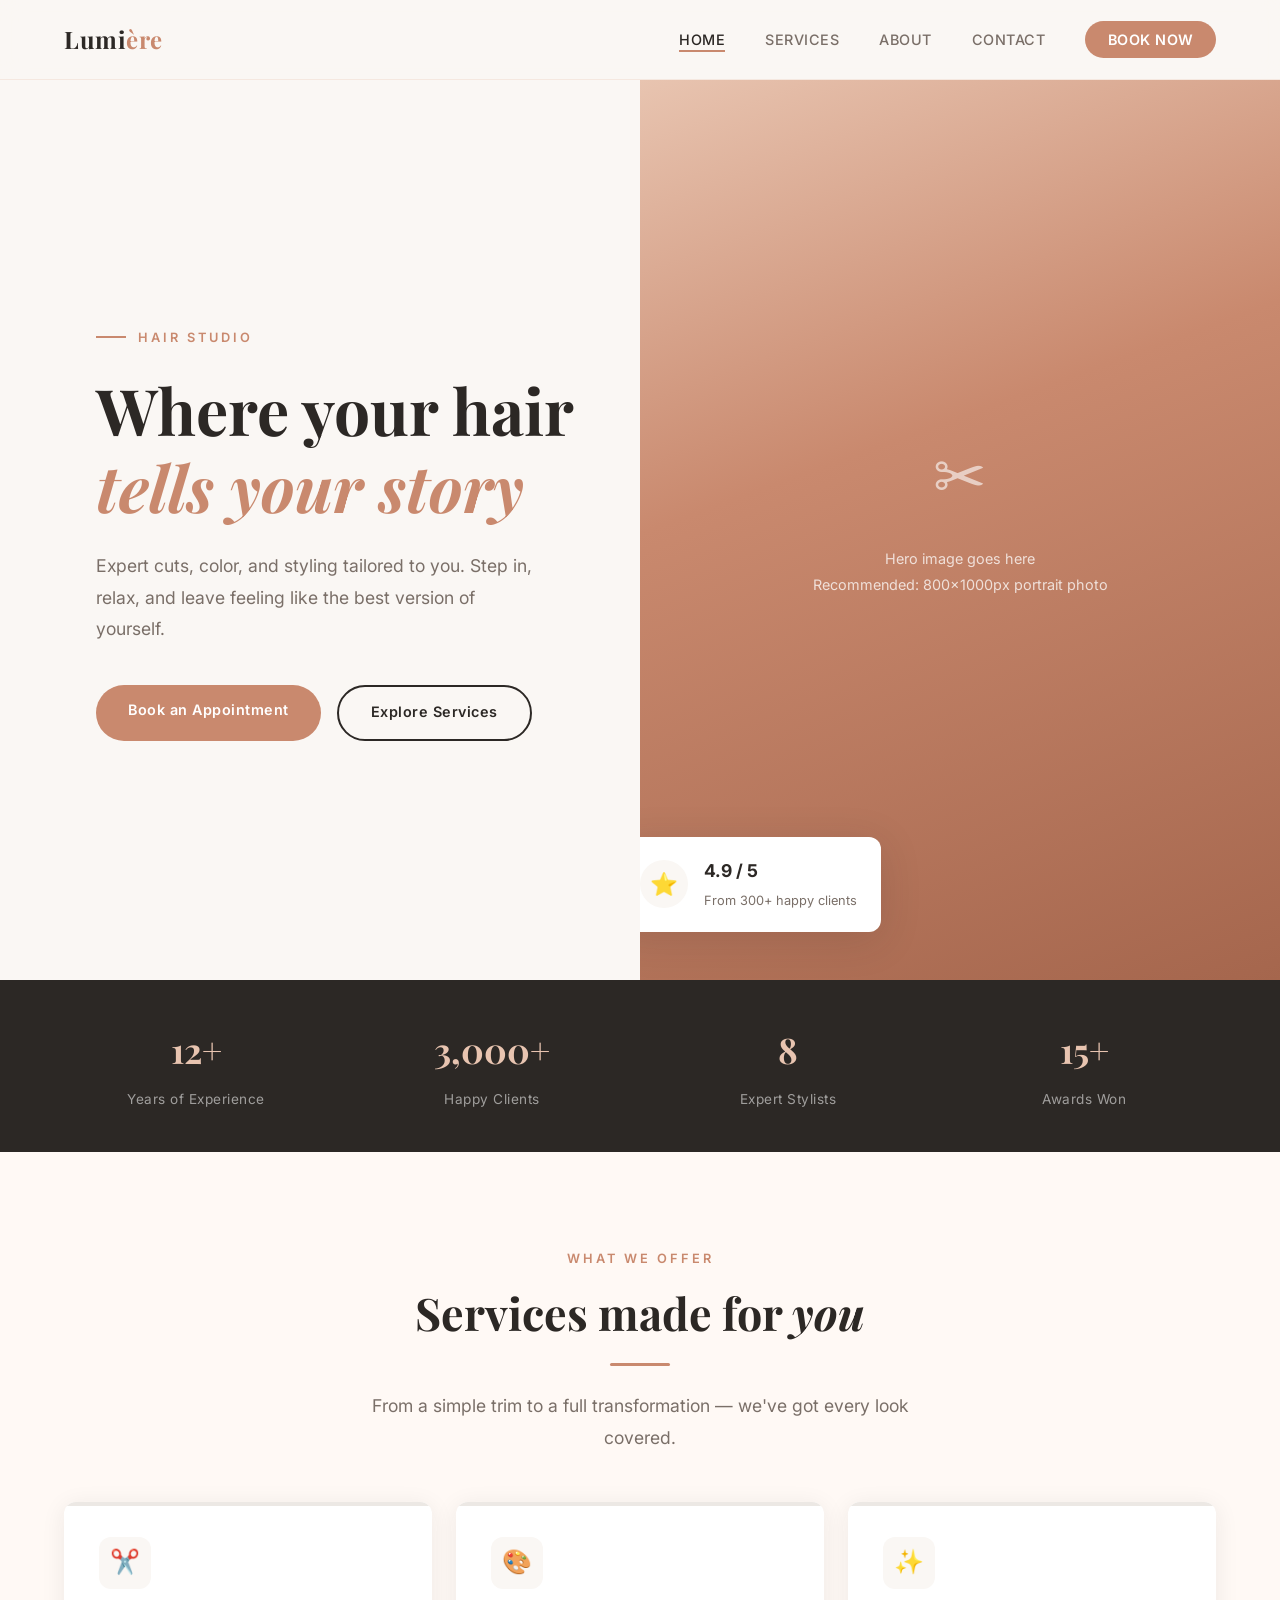
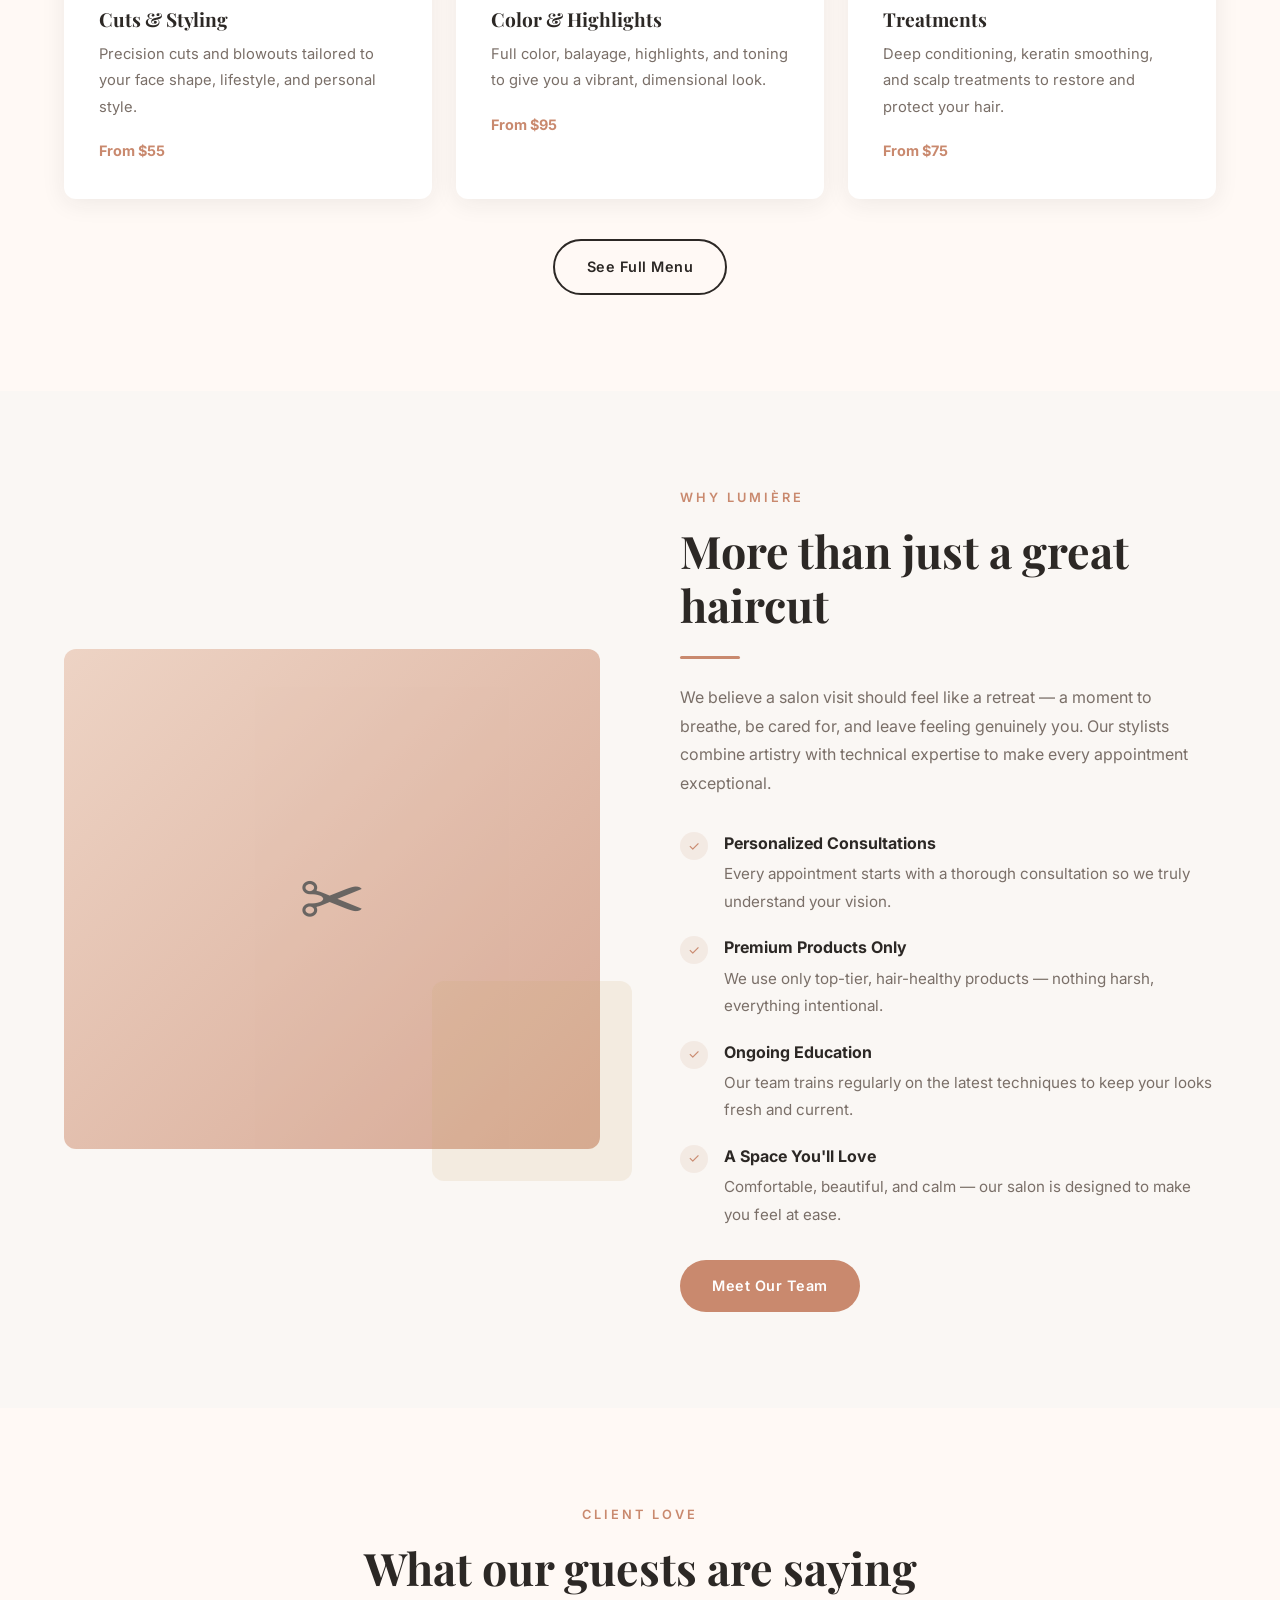
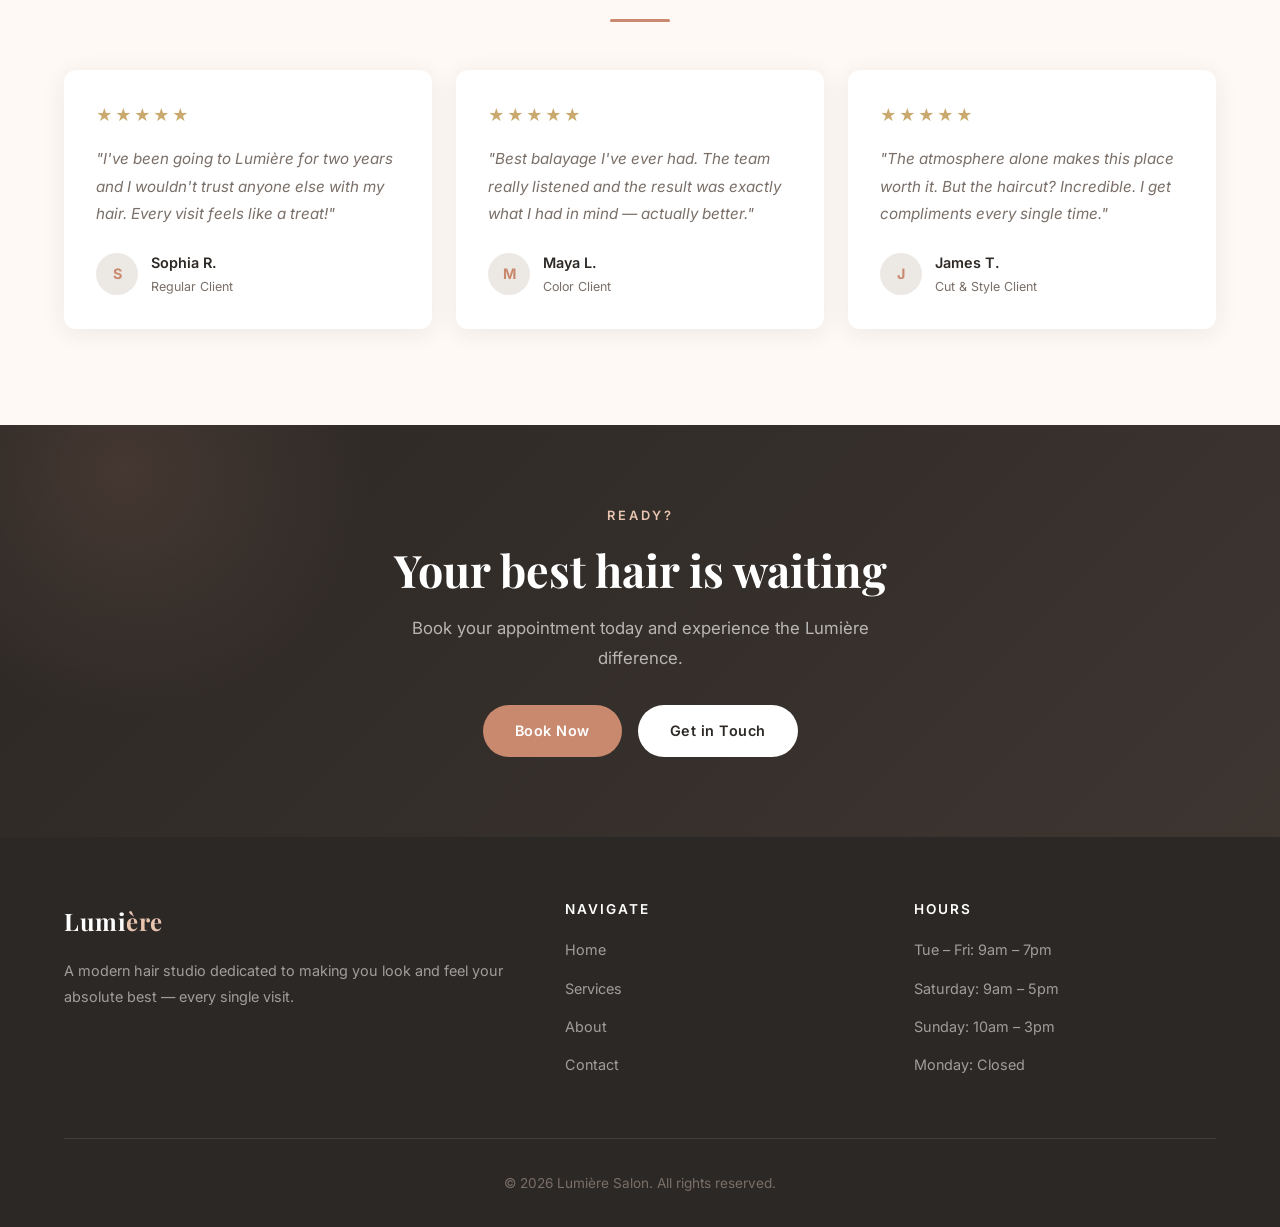
==== index.html @ b999a5ca "Add Lumière hair salon website (4 pages) Home, Services, About, and Contact pages with shared CSS an" ====
<!DOCTYPE html>
<html lang="en">
<head>
  <meta charset="UTF-8" />
  <meta name="viewport" content="width=device-width, initial-scale=1.0" />
  <title>Lumière Salon — Modern Hair Studio</title>
  <link rel="preconnect" href="https://fonts.googleapis.com" />
  <link href="https://fonts.googleapis.com/css2?family=Playfair+Display:wght@400;600;700&family=Inter:wght@300;400;500;600&display=swap" rel="stylesheet" />
  <link rel="stylesheet" href="styles.css" />
  <style>
    /* ===== HOME HERO ===== */
    .hero {
      min-height: 100vh;
      display: grid;
      grid-template-columns: 1fr 1fr;
      align-items: center;
      padding-top: 80px;
      overflow: hidden;
    }

    .hero-content {
      padding: 4rem 4rem 4rem 6rem;
    }

    .hero-eyebrow {
      display: inline-flex;
      align-items: center;
      gap: 0.75rem;
      font-size: 0.8rem;
      font-weight: 600;
      letter-spacing: 3px;
      text-transform: uppercase;
      color: var(--rose);
      margin-bottom: 1.5rem;
    }

    .hero-eyebrow::before {
      content: '';
      display: block;
      width: 30px;
      height: 2px;
      background: var(--rose);
    }

    .hero h1 {
      margin-bottom: 1.5rem;
    }

    .hero h1 em {
      font-style: italic;
      color: var(--rose);
    }

    .hero p {
      font-size: 1.1rem;
      max-width: 440px;
      margin-bottom: 2.5rem;
    }

    .hero-btns {
      display: flex;
      gap: 1rem;
      flex-wrap: wrap;
    }

    .hero-image {
      position: relative;
      height: 100vh;
      background: var(--light-gray);
      overflow: hidden;
    }

    .hero-image .hero-photo {
      width: 100%;
      height: 100%;
      object-fit: cover;
      object-position: center;
    }

    /* Placeholder gradient for hero image */
    .hero-image-placeholder {
      width: 100%;
      height: 100%;
      background: linear-gradient(160deg, #e8c4b0 0%, #c9896e 40%, #a5664d 100%);
      display: flex;
      flex-direction: column;
      align-items: center;
      justify-content: center;
      color: white;
      text-align: center;
      padding: 2rem;
    }

    .hero-image-placeholder .placeholder-icon {
      font-size: 4rem;
      margin-bottom: 1rem;
      opacity: 0.6;
    }

    .hero-image-placeholder p {
      color: rgba(255,255,255,0.75);
      font-size: 0.9rem;
    }

    .hero-badge {
      position: absolute;
      bottom: 3rem;
      left: -1.5rem;
      background: white;
      border-radius: var(--radius);
      padding: 1.2rem 1.5rem;
      box-shadow: var(--shadow-hover);
      display: flex;
      align-items: center;
      gap: 1rem;
    }

    .badge-icon {
      width: 48px;
      height: 48px;
      background: var(--cream);
      border-radius: 50%;
      display: flex;
      align-items: center;
      justify-content: center;
      font-size: 1.4rem;
    }

    .badge-text strong {
      display: block;
      font-size: 1.1rem;
      font-weight: 700;
      color: var(--charcoal);
    }

    .badge-text span {
      font-size: 0.8rem;
      color: var(--warm-gray);
    }

    /* ===== STATS BAR ===== */
    .stats-bar {
      background: var(--charcoal);
      padding: 2.5rem 4rem;
    }

    .stats-inner {
      max-width: 1200px;
      margin: 0 auto;
      display: grid;
      grid-template-columns: repeat(4, 1fr);
      gap: 2rem;
      text-align: center;
    }

    .stat-item strong {
      display: block;
      font-family: var(--font-serif);
      font-size: 2.2rem;
      color: var(--blush);
      margin-bottom: 0.3rem;
    }

    .stat-item span {
      font-size: 0.85rem;
      color: rgba(255,255,255,0.55);
      letter-spacing: 0.5px;
    }

    /* ===== SERVICES PREVIEW ===== */
    .services-preview {
      background: var(--warm-white);
    }

    .services-grid {
      display: grid;
      grid-template-columns: repeat(3, 1fr);
      gap: 1.5rem;
      margin-top: 3rem;
    }

    .service-card {
      background: white;
      border-radius: var(--radius);
      padding: 2.2rem;
      box-shadow: var(--shadow);
      transition: transform var(--transition), box-shadow var(--transition);
      position: relative;
      overflow: hidden;
    }

    .service-card::before {
      content: '';
      position: absolute;
      top: 0;
      left: 0;
      right: 0;
      height: 4px;
      background: var(--light-gray);
      transition: background var(--transition);
    }

    .service-card:hover::before {
      background: var(--rose);
    }

    .service-card:hover {
      transform: translateY(-6px);
      box-shadow: var(--shadow-hover);
    }

    .service-icon {
      width: 52px;
      height: 52px;
      background: var(--cream);
      border-radius: 12px;
      display: flex;
      align-items: center;
      justify-content: center;
      font-size: 1.5rem;
      margin-bottom: 1.2rem;
    }

    .service-card h3 {
      margin-bottom: 0.6rem;
      font-size: 1.2rem;
    }

    .service-card p {
      font-size: 0.92rem;
      margin-bottom: 1.2rem;
    }

    .service-price {
      font-weight: 700;
      color: var(--rose);
      font-size: 0.9rem;
    }

    /* ===== WHY US ===== */
    .why-grid {
      display: grid;
      grid-template-columns: 1fr 1fr;
      gap: 5rem;
      align-items: center;
      max-width: 1200px;
      margin: 0 auto;
    }

    .why-image-block {
      position: relative;
    }

    .why-img-main {
      width: 100%;
      height: 500px;
      background: linear-gradient(135deg, var(--blush) 0%, var(--rose) 100%);
      border-radius: var(--radius);
      display: flex;
      align-items: center;
      justify-content: center;
      font-size: 5rem;
      opacity: 0.7;
    }

    .why-img-accent {
      position: absolute;
      bottom: -2rem;
      right: -2rem;
      width: 200px;
      height: 200px;
      background: var(--gold);
      border-radius: var(--radius);
      opacity: 0.15;
    }

    .feature-list {
      list-style: none;
      margin-top: 2rem;
      display: flex;
      flex-direction: column;
      gap: 1.2rem;
    }

    .feature-list li {
      display: flex;
      align-items: flex-start;
      gap: 1rem;
    }

    .feature-check {
      width: 28px;
      height: 28px;
      background: rgba(201, 137, 110, 0.12);
      border-radius: 50%;
      display: flex;
      align-items: center;
      justify-content: center;
      color: var(--rose);
      font-size: 0.85rem;
      flex-shrink: 0;
      margin-top: 2px;
    }

    .feature-list li p {
      font-size: 0.95rem;
      margin: 0;
    }

    .feature-list li strong {
      display: block;
      color: var(--charcoal);
      margin-bottom: 0.2rem;
    }

    /* ===== TESTIMONIALS ===== */
    .testimonials {
      background: var(--warm-white);
    }

    .testimonials-grid {
      display: grid;
      grid-template-columns: repeat(3, 1fr);
      gap: 1.5rem;
      margin-top: 3rem;
    }

    .testimonial-card {
      background: white;
      border-radius: var(--radius);
      padding: 2rem;
      box-shadow: var(--shadow);
    }

    .stars {
      color: var(--gold);
      font-size: 1rem;
      letter-spacing: 2px;
      margin-bottom: 1rem;
    }

    .testimonial-card blockquote {
      font-size: 0.95rem;
      color: var(--warm-gray);
      line-height: 1.8;
      font-style: italic;
      margin-bottom: 1.5rem;
    }

    .reviewer {
      display: flex;
      align-items: center;
      gap: 0.8rem;
    }

    .reviewer-avatar {
      width: 42px;
      height: 42px;
      border-radius: 50%;
      background: var(--light-gray);
      display: flex;
      align-items: center;
      justify-content: center;
      font-weight: 700;
      font-size: 0.9rem;
      color: var(--rose);
    }

    .reviewer-name {
      font-weight: 600;
      font-size: 0.9rem;
      color: var(--charcoal);
    }

    .reviewer-tag {
      font-size: 0.78rem;
      color: var(--warm-gray);
    }

    /* ===== CTA BANNER ===== */
    .cta-banner {
      background: linear-gradient(135deg, var(--charcoal) 0%, #3d3530 100%);
      padding: 5rem 4rem;
      text-align: center;
      position: relative;
      overflow: hidden;
    }

    .cta-banner::before {
      content: '';
      position: absolute;
      top: -50%;
      left: -10%;
      width: 500px;
      height: 500px;
      border-radius: 50%;
      background: radial-gradient(circle, rgba(201,137,110,0.15) 0%, transparent 70%);
    }

    .cta-banner h2 {
      color: white;
      margin-bottom: 1rem;
    }

    .cta-banner p {
      color: rgba(255,255,255,0.65);
      font-size: 1.05rem;
      max-width: 500px;
      margin: 0 auto 2rem;
    }

    .cta-banner-btns {
      display: flex;
      gap: 1rem;
      justify-content: center;
    }

    /* ===== RESPONSIVE ===== */
    @media (max-width: 1024px) {
      .hero {
        grid-template-columns: 1fr;
        min-height: auto;
      }

      .hero-content {
        padding: 6rem 2rem 3rem;
        order: 2;
      }

      .hero-image {
        height: 50vw;
        min-height: 300px;
        order: 1;
      }

      .hero-badge {
        left: 1rem;
        bottom: 1.5rem;
      }

      .stats-inner {
        grid-template-columns: repeat(2, 1fr);
      }

      .stats-bar {
        padding: 2rem;
      }

      .services-grid {
        grid-template-columns: 1fr 1fr;
      }

      .why-grid {
        grid-template-columns: 1fr;
        gap: 3rem;
      }

      .why-image-block {
        display: none;
      }

      .testimonials-grid {
        grid-template-columns: 1fr 1fr;
      }
    }

    @media (max-width: 600px) {
      .hero-content {
        padding: 6rem 1.5rem 2rem;
      }

      .services-grid {
        grid-template-columns: 1fr;
      }

      .testimonials-grid {
        grid-template-columns: 1fr;
      }

      .stats-inner {
        grid-template-columns: 1fr 1fr;
        gap: 1.5rem;
      }

      .cta-banner {
        padding: 3.5rem 1.5rem;
      }

      .cta-banner-btns {
        flex-direction: column;
        align-items: center;
      }
    }
  </style>
</head>
<body>

  <!-- NAVIGATION -->
  <nav>
    <a href="index.html" class="nav-logo">Lumi<span>ère</span></a>
    <ul class="nav-links" id="navLinks">
      <li><a href="index.html" class="active">Home</a></li>
      <li><a href="services.html">Services</a></li>
      <li><a href="about.html">About</a></li>
      <li><a href="contact.html">Contact</a></li>
      <li><a href="contact.html#booking" class="nav-cta">Book Now</a></li>
    </ul>
    <div class="hamburger" id="hamburger" onclick="toggleNav()">
      <span></span><span></span><span></span>
    </div>
  </nav>

  <!-- HERO -->
  <section class="hero">
    <div class="hero-content fade-in">
      <div class="hero-eyebrow">Hair Studio</div>
      <h1>Where your hair<br /><em>tells your story</em></h1>
      <p>Expert cuts, color, and styling tailored to you. Step in, relax, and leave feeling like the best version of yourself.</p>
      <div class="hero-btns">
        <a href="contact.html#booking" class="btn btn-primary">Book an Appointment</a>
        <a href="services.html" class="btn btn-outline">Explore Services</a>
      </div>
    </div>
    <div class="hero-image">
      <div class="hero-image-placeholder">
        <div class="placeholder-icon">✂</div>
        <p>Hero image goes here<br />Recommended: 800×1000px portrait photo</p>
      </div>
      <div class="hero-badge fade-in">
        <div class="badge-icon">⭐</div>
        <div class="badge-text">
          <strong>4.9 / 5</strong>
          <span>From 300+ happy clients</span>
        </div>
      </div>
    </div>
  </section>

  <!-- STATS BAR -->
  <section class="stats-bar">
    <div class="stats-inner">
      <div class="stat-item fade-in">
        <strong>12+</strong>
        <span>Years of Experience</span>
      </div>
      <div class="stat-item fade-in">
        <strong>3,000+</strong>
        <span>Happy Clients</span>
      </div>
      <div class="stat-item fade-in">
        <strong>8</strong>
        <span>Expert Stylists</span>
      </div>
      <div class="stat-item fade-in">
        <strong>15+</strong>
        <span>Awards Won</span>
      </div>
    </div>
  </section>

  <!-- SERVICES PREVIEW -->
  <section class="section services-preview">
    <div class="container">
      <div class="text-center">
        <div class="section-label">What We Offer</div>
        <h2 class="section-title">Services made for <em>you</em></h2>
        <div class="divider"></div>
        <p class="section-subtitle">From a simple trim to a full transformation — we've got every look covered.</p>
      </div>
      <div class="services-grid">
        <div class="service-card fade-in">
          <div class="service-icon">✂️</div>
          <h3>Cuts & Styling</h3>
          <p>Precision cuts and blowouts tailored to your face shape, lifestyle, and personal style.</p>
          <div class="service-price">From $55</div>
        </div>
        <div class="service-card fade-in">
          <div class="service-icon">🎨</div>
          <h3>Color & Highlights</h3>
          <p>Full color, balayage, highlights, and toning to give you a vibrant, dimensional look.</p>
          <div class="service-price">From $95</div>
        </div>
        <div class="service-card fade-in">
          <div class="service-icon">✨</div>
          <h3>Treatments</h3>
          <p>Deep conditioning, keratin smoothing, and scalp treatments to restore and protect your hair.</p>
          <div class="service-price">From $75</div>
        </div>
      </div>
      <div style="text-align:center; margin-top: 2.5rem;">
        <a href="services.html" class="btn btn-outline">See Full Menu</a>
      </div>
    </div>
  </section>

  <!-- WHY US -->
  <section class="section">
    <div class="why-grid">
      <div class="why-image-block">
        <div class="why-img-main">✂</div>
        <div class="why-img-accent"></div>
      </div>
      <div>
        <div class="section-label">Why Lumière</div>
        <h2 class="section-title">More than just a great haircut</h2>
        <div class="divider divider-left"></div>
        <p>We believe a salon visit should feel like a retreat — a moment to breathe, be cared for, and leave feeling genuinely you. Our stylists combine artistry with technical expertise to make every appointment exceptional.</p>
        <ul class="feature-list">
          <li>
            <div class="feature-check">✓</div>
            <div>
              <strong>Personalized Consultations</strong>
              <p>Every appointment starts with a thorough consultation so we truly understand your vision.</p>
            </div>
          </li>
          <li>
            <div class="feature-check">✓</div>
            <div>
              <strong>Premium Products Only</strong>
              <p>We use only top-tier, hair-healthy products — nothing harsh, everything intentional.</p>
            </div>
          </li>
          <li>
            <div class="feature-check">✓</div>
            <div>
              <strong>Ongoing Education</strong>
              <p>Our team trains regularly on the latest techniques to keep your looks fresh and current.</p>
            </div>
          </li>
          <li>
            <div class="feature-check">✓</div>
            <div>
              <strong>A Space You'll Love</strong>
              <p>Comfortable, beautiful, and calm — our salon is designed to make you feel at ease.</p>
            </div>
          </li>
        </ul>
        <div style="margin-top: 2rem;">
          <a href="about.html" class="btn btn-primary">Meet Our Team</a>
        </div>
      </div>
    </div>
  </section>

  <!-- TESTIMONIALS -->
  <section class="section testimonials">
    <div class="container">
      <div class="text-center">
        <div class="section-label">Client Love</div>
        <h2 class="section-title">What our guests are saying</h2>
        <div class="divider"></div>
      </div>
      <div class="testimonials-grid">
        <div class="testimonial-card fade-in">
          <div class="stars">★★★★★</div>
          <blockquote>"I've been going to Lumière for two years and I wouldn't trust anyone else with my hair. Every visit feels like a treat!"</blockquote>
          <div class="reviewer">
            <div class="reviewer-avatar">S</div>
            <div>
              <div class="reviewer-name">Sophia R.</div>
              <div class="reviewer-tag">Regular Client</div>
            </div>
          </div>
        </div>
        <div class="testimonial-card fade-in">
          <div class="stars">★★★★★</div>
          <blockquote>"Best balayage I've ever had. The team really listened and the result was exactly what I had in mind — actually better."</blockquote>
          <div class="reviewer">
            <div class="reviewer-avatar">M</div>
            <div>
              <div class="reviewer-name">Maya L.</div>
              <div class="reviewer-tag">Color Client</div>
            </div>
          </div>
        </div>
        <div class="testimonial-card fade-in">
          <div class="stars">★★★★★</div>
          <blockquote>"The atmosphere alone makes this place worth it. But the haircut? Incredible. I get compliments every single time."</blockquote>
          <div class="reviewer">
            <div class="reviewer-avatar">J</div>
            <div>
              <div class="reviewer-name">James T.</div>
              <div class="reviewer-tag">Cut & Style Client</div>
            </div>
          </div>
        </div>
      </div>
    </div>
  </section>

  <!-- CTA BANNER -->
  <section class="cta-banner">
    <div style="position:relative; z-index:1;">
      <div class="section-label" style="color:var(--blush);">Ready?</div>
      <h2>Your best hair is waiting</h2>
      <p>Book your appointment today and experience the Lumière difference.</p>
      <div class="cta-banner-btns">
        <a href="contact.html#booking" class="btn btn-primary">Book Now</a>
        <a href="contact.html" class="btn btn-light">Get in Touch</a>
      </div>
    </div>
  </section>

  <!-- FOOTER -->
  <footer>
    <div class="footer-grid">
      <div class="footer-brand">
        <a href="index.html" class="nav-logo">Lumi<span style="color:var(--blush)">ère</span></a>
        <p>A modern hair studio dedicated to making you look and feel your absolute best — every single visit.</p>
      </div>
      <div class="footer-col">
        <h4>Navigate</h4>
        <ul>
          <li><a href="index.html">Home</a></li>
          <li><a href="services.html">Services</a></li>
          <li><a href="about.html">About</a></li>
          <li><a href="contact.html">Contact</a></li>
        </ul>
      </div>
      <div class="footer-col">
        <h4>Hours</h4>
        <ul>
          <li><a>Tue – Fri: 9am – 7pm</a></li>
          <li><a>Saturday: 9am – 5pm</a></li>
          <li><a>Sunday: 10am – 3pm</a></li>
          <li><a>Monday: Closed</a></li>
        </ul>
      </div>
    </div>
    <div class="footer-bottom">
      <p>© 2026 Lumière Salon. All rights reserved.</p>
    </div>
  </footer>

  <script src="main.js"></script>
</body>
</html>
---- styles.css ----
/* ===== RESET & BASE ===== */
*, *::before, *::after {
  box-sizing: border-box;
  margin: 0;
  padding: 0;
}

:root {
  --cream: #faf7f4;
  --warm-white: #fff9f5;
  --blush: #e8c4b0;
  --rose: #c9896e;
  --deep-rose: #a5664d;
  --charcoal: #2c2825;
  --warm-gray: #7a6f68;
  --light-gray: #ece8e4;
  --gold: #c9a96e;

  --font-serif: 'Playfair Display', Georgia, serif;
  --font-sans: 'Inter', 'Helvetica Neue', Arial, sans-serif;

  --transition: 0.3s ease;
  --shadow: 0 4px 24px rgba(44, 40, 37, 0.08);
  --shadow-hover: 0 8px 40px rgba(44, 40, 37, 0.15);
  --radius: 12px;
}

html {
  scroll-behavior: smooth;
}

body {
  font-family: var(--font-sans);
  background-color: var(--cream);
  color: var(--charcoal);
  line-height: 1.7;
  font-size: 16px;
}

img {
  max-width: 100%;
  display: block;
}

a {
  color: inherit;
  text-decoration: none;
}

/* ===== TYPOGRAPHY ===== */
h1, h2, h3, h4 {
  font-family: var(--font-serif);
  line-height: 1.2;
  color: var(--charcoal);
}

h1 { font-size: clamp(2.5rem, 5vw, 4rem); }
h2 { font-size: clamp(1.8rem, 3.5vw, 2.8rem); }
h3 { font-size: clamp(1.2rem, 2vw, 1.6rem); }

p {
  color: var(--warm-gray);
  line-height: 1.8;
}

/* ===== NAVIGATION ===== */
nav {
  position: fixed;
  top: 0;
  left: 0;
  right: 0;
  z-index: 100;
  display: flex;
  align-items: center;
  justify-content: space-between;
  padding: 1.2rem 4rem;
  background: rgba(250, 247, 244, 0.92);
  backdrop-filter: blur(12px);
  border-bottom: 1px solid rgba(232, 196, 176, 0.3);
  transition: var(--transition);
}

.nav-logo {
  font-family: var(--font-serif);
  font-size: 1.5rem;
  font-weight: 700;
  color: var(--charcoal);
  letter-spacing: 0.5px;
}

.nav-logo span {
  color: var(--rose);
}

.nav-links {
  display: flex;
  list-style: none;
  gap: 2.5rem;
  align-items: center;
}

.nav-links a {
  font-size: 0.9rem;
  font-weight: 500;
  letter-spacing: 0.5px;
  text-transform: uppercase;
  color: var(--warm-gray);
  transition: color var(--transition);
  position: relative;
}

.nav-links a::after {
  content: '';
  position: absolute;
  bottom: -4px;
  left: 0;
  width: 0;
  height: 2px;
  background: var(--rose);
  transition: width var(--transition);
}

.nav-links a:hover,
.nav-links a.active {
  color: var(--charcoal);
}

.nav-links a:hover::after,
.nav-links a.active::after {
  width: 100%;
}

.nav-cta {
  background: var(--rose) !important;
  color: white !important;
  padding: 0.6rem 1.4rem;
  border-radius: 50px;
  font-weight: 600 !important;
  transition: background var(--transition), transform var(--transition) !important;
}

.nav-cta:hover {
  background: var(--deep-rose) !important;
  transform: translateY(-1px);
}

.nav-cta::after {
  display: none !important;
}

.hamburger {
  display: none;
  flex-direction: column;
  gap: 5px;
  cursor: pointer;
  padding: 4px;
}

.hamburger span {
  display: block;
  width: 24px;
  height: 2px;
  background: var(--charcoal);
  transition: var(--transition);
}

/* ===== BUTTONS ===== */
.btn {
  display: inline-block;
  padding: 0.85rem 2rem;
  border-radius: 50px;
  font-weight: 600;
  font-size: 0.9rem;
  letter-spacing: 0.5px;
  cursor: pointer;
  transition: all var(--transition);
  border: none;
}

.btn-primary {
  background: var(--rose);
  color: white;
}

.btn-primary:hover {
  background: var(--deep-rose);
  transform: translateY(-2px);
  box-shadow: 0 6px 20px rgba(201, 137, 110, 0.4);
}

.btn-outline {
  background: transparent;
  color: var(--charcoal);
  border: 2px solid var(--charcoal);
}

.btn-outline:hover {
  background: var(--charcoal);
  color: white;
  transform: translateY(-2px);
}

.btn-light {
  background: white;
  color: var(--charcoal);
}

.btn-light:hover {
  background: var(--cream);
  transform: translateY(-2px);
  box-shadow: var(--shadow-hover);
}

/* ===== SECTION LAYOUT ===== */
.section {
  padding: 6rem 4rem;
}

.section-sm {
  padding: 4rem 4rem;
}

.container {
  max-width: 1200px;
  margin: 0 auto;
}

.section-label {
  font-size: 0.8rem;
  font-weight: 600;
  letter-spacing: 3px;
  text-transform: uppercase;
  color: var(--rose);
  margin-bottom: 1rem;
}

.section-title {
  margin-bottom: 1.2rem;
}

.section-subtitle {
  font-size: 1.1rem;
  max-width: 560px;
  margin-bottom: 2.5rem;
}

.text-center {
  text-align: center;
}

.text-center .section-subtitle {
  margin-left: auto;
  margin-right: auto;
}

/* ===== PAGE HERO (inner pages) ===== */
.page-hero {
  padding: 10rem 4rem 5rem;
  background: linear-gradient(135deg, var(--warm-white) 0%, var(--light-gray) 100%);
  text-align: center;
  position: relative;
  overflow: hidden;
}

.page-hero::before {
  content: '';
  position: absolute;
  top: -50%;
  right: -20%;
  width: 600px;
  height: 600px;
  border-radius: 50%;
  background: radial-gradient(circle, rgba(232,196,176,0.25) 0%, transparent 70%);
}

.page-hero .section-subtitle {
  margin: 0 auto;
}

/* ===== DIVIDER ===== */
.divider {
  width: 60px;
  height: 3px;
  background: var(--rose);
  border-radius: 2px;
  margin: 1.5rem auto;
}

.divider-left {
  margin-left: 0;
}

/* ===== CARDS ===== */
.card {
  background: white;
  border-radius: var(--radius);
  padding: 2rem;
  box-shadow: var(--shadow);
  transition: transform var(--transition), box-shadow var(--transition);
}

.card:hover {
  transform: translateY(-6px);
  box-shadow: var(--shadow-hover);
}

/* ===== FOOTER ===== */
footer {
  background: var(--charcoal);
  color: rgba(255,255,255,0.7);
  padding: 4rem 4rem 2rem;
}

.footer-grid {
  display: grid;
  grid-template-columns: 1.5fr 1fr 1fr;
  gap: 3rem;
  max-width: 1200px;
  margin: 0 auto 3rem;
}

.footer-brand .nav-logo {
  color: white;
  display: block;
  margin-bottom: 1rem;
}

.footer-brand p {
  color: rgba(255,255,255,0.55);
  font-size: 0.9rem;
  line-height: 1.8;
}

.footer-col h4 {
  color: white;
  font-family: var(--font-sans);
  font-size: 0.85rem;
  font-weight: 600;
  letter-spacing: 2px;
  text-transform: uppercase;
  margin-bottom: 1.2rem;
}

.footer-col ul {
  list-style: none;
}

.footer-col ul li {
  margin-bottom: 0.7rem;
}

.footer-col ul li a {
  color: rgba(255,255,255,0.55);
  font-size: 0.9rem;
  transition: color var(--transition);
}

.footer-col ul li a:hover {
  color: var(--blush);
}

.footer-bottom {
  border-top: 1px solid rgba(255,255,255,0.1);
  padding-top: 2rem;
  text-align: center;
  font-size: 0.85rem;
  color: rgba(255,255,255,0.35);
  max-width: 1200px;
  margin: 0 auto;
}

/* ===== ANIMATIONS ===== */
.fade-in {
  opacity: 0;
  transform: translateY(24px);
  transition: opacity 0.7s ease, transform 0.7s ease;
}

.fade-in.visible {
  opacity: 1;
  transform: translateY(0);
}

/* ===== RESPONSIVE ===== */
@media (max-width: 900px) {
  nav {
    padding: 1.2rem 2rem;
  }

  .nav-links {
    display: none;
    flex-direction: column;
    position: absolute;
    top: 100%;
    left: 0;
    right: 0;
    background: var(--cream);
    padding: 2rem;
    gap: 1.5rem;
    border-bottom: 1px solid var(--light-gray);
    box-shadow: var(--shadow);
  }

  .nav-links.open {
    display: flex;
  }

  .hamburger {
    display: flex;
  }

  .section, .section-sm {
    padding: 4rem 2rem;
  }

  .page-hero {
    padding: 8rem 2rem 4rem;
  }

  .footer-grid {
    grid-template-columns: 1fr 1fr;
    padding: 0 0;
  }

  footer {
    padding: 3rem 2rem 2rem;
  }
}

@media (max-width: 600px) {
  .footer-grid {
    grid-template-columns: 1fr;
  }

  .section, .section-sm {
    padding: 3rem 1.5rem;
  }
}
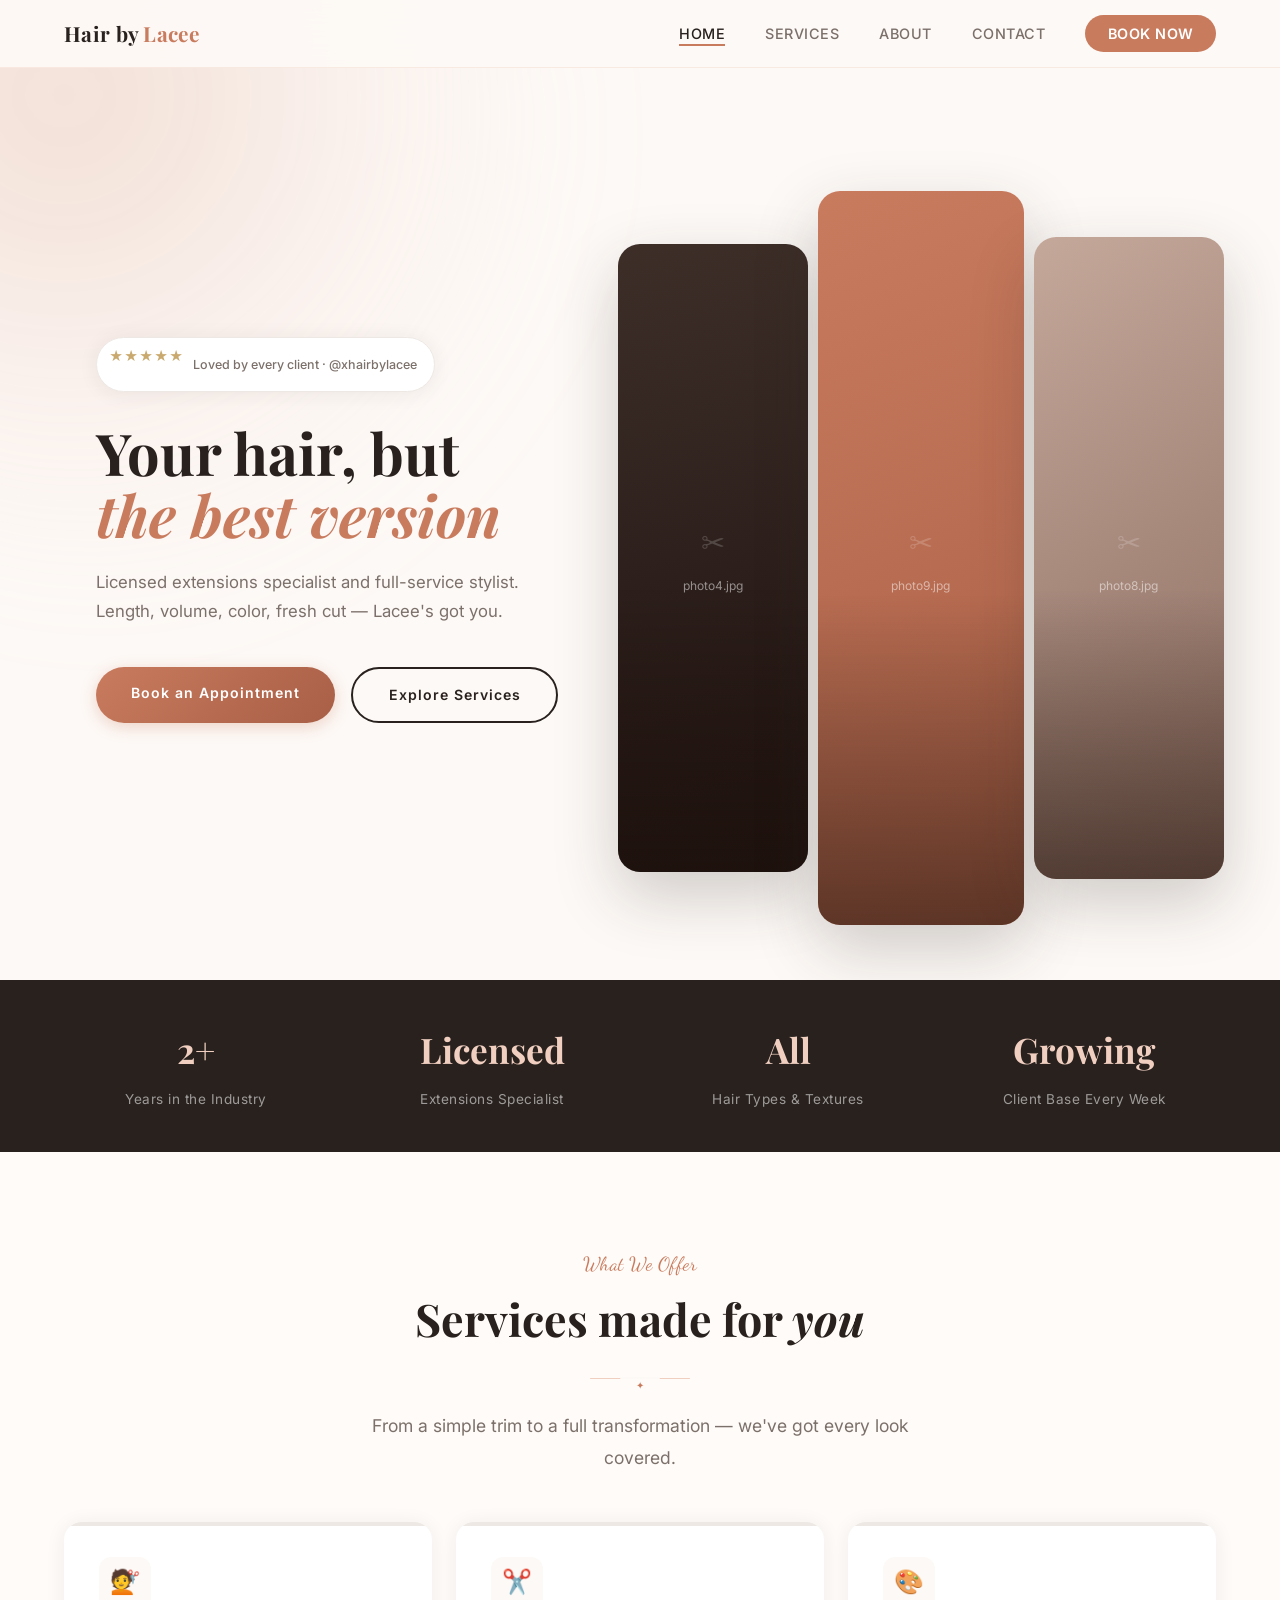
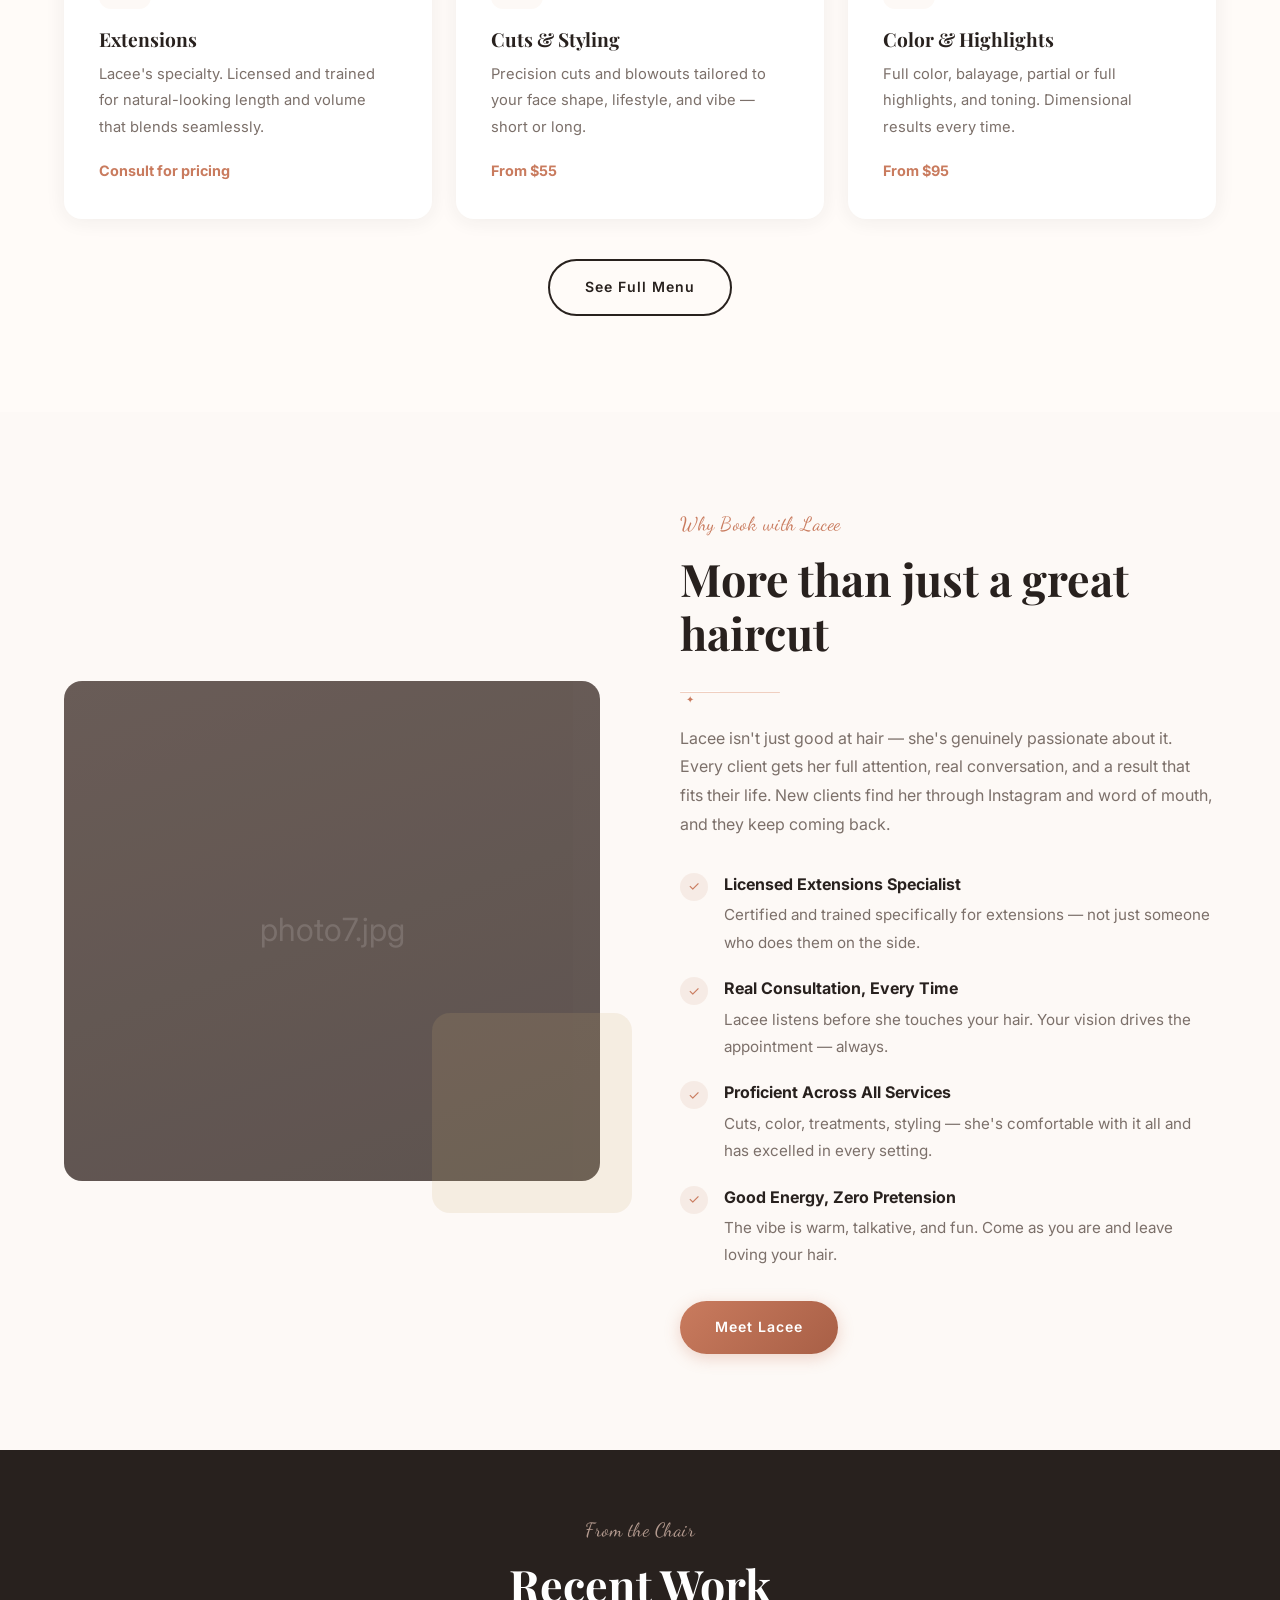
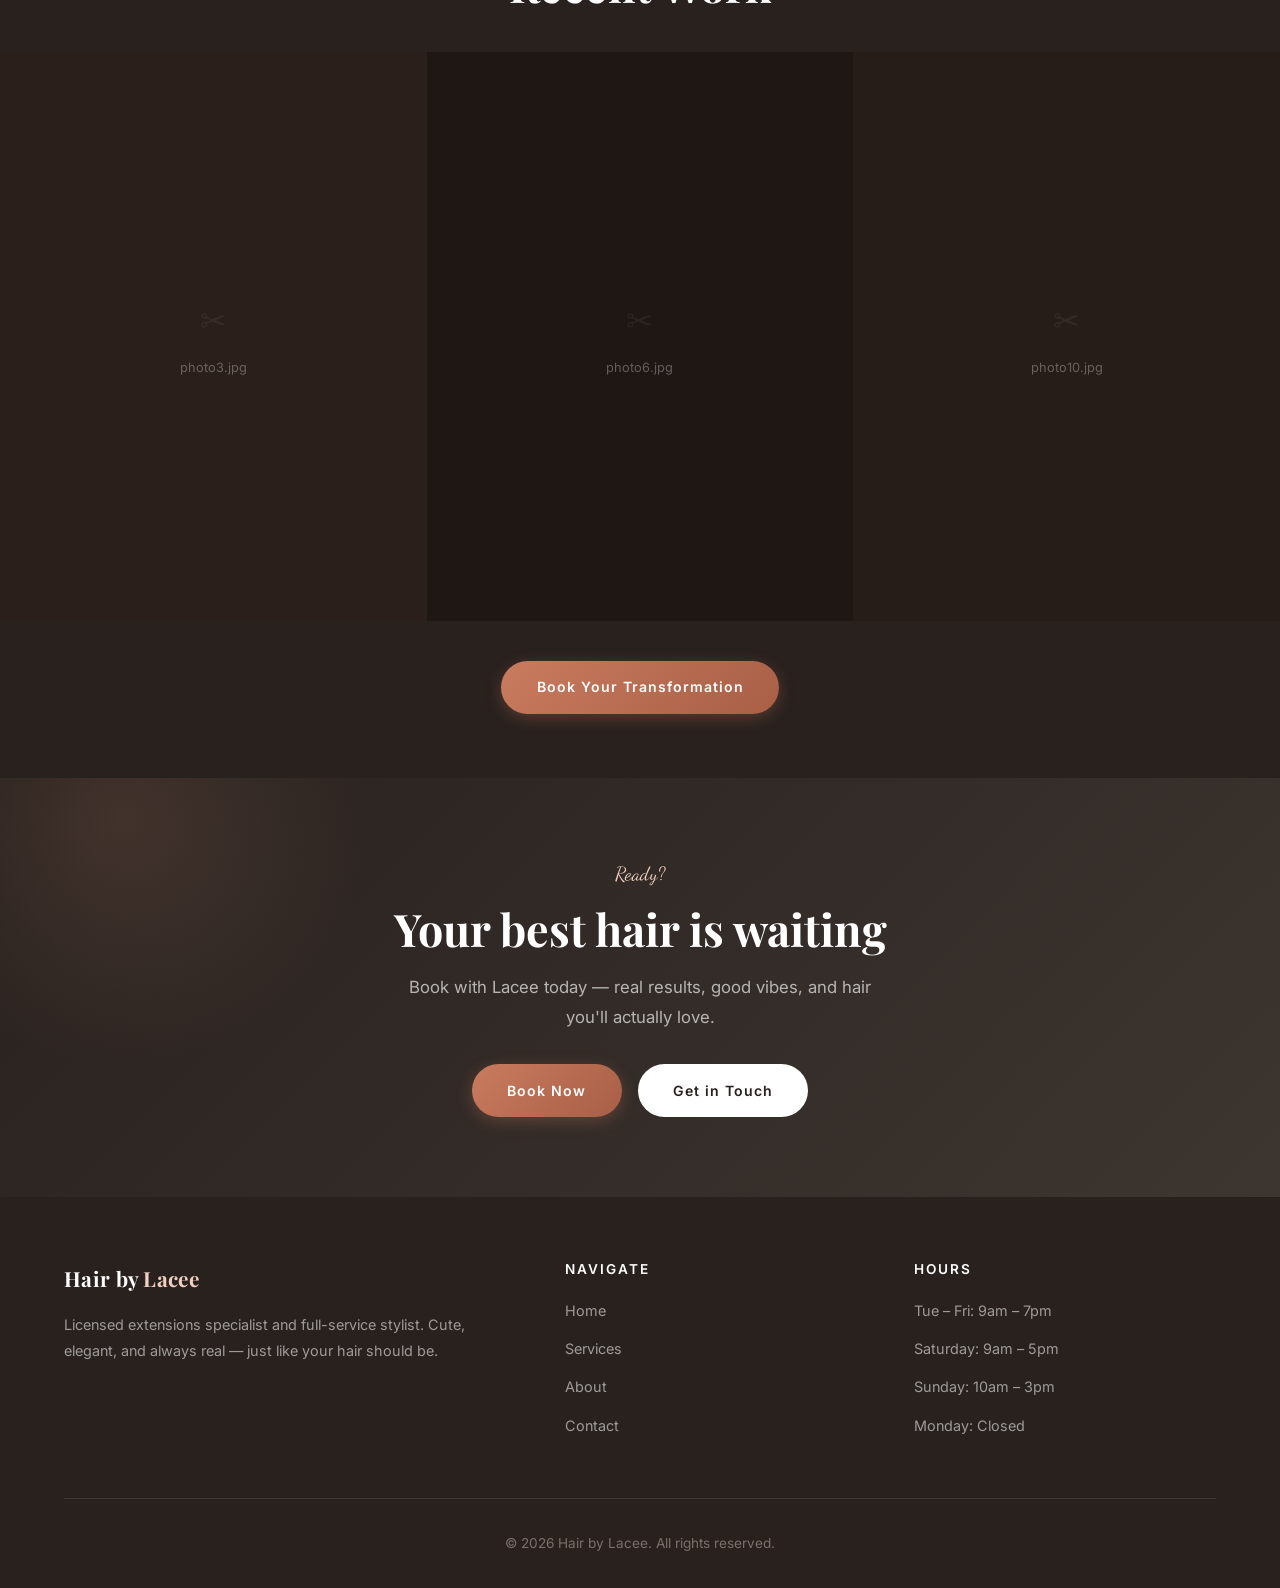
==== commit d7dae8f6: "Add hero photo collage, portfolio gallery, and Lacee portraits - Redesigned hero with 3-column stagg" ====
--- a/index.html
+++ b/index.html
@@ -3,47 +3,60 @@
 <head>
   <meta charset="UTF-8" />
   <meta name="viewport" content="width=device-width, initial-scale=1.0" />
-  <title>Lumière Salon — Modern Hair Studio</title>
+  <title>Hair by Lacee — Extensions & Hair Styling</title>
   <link rel="preconnect" href="https://fonts.googleapis.com" />
-  <link href="https://fonts.googleapis.com/css2?family=Playfair+Display:wght@400;600;700&family=Inter:wght@300;400;500;600&display=swap" rel="stylesheet" />
+  <link href="https://fonts.googleapis.com/css2?family=Playfair+Display:ital,wght@0,400;0,600;0,700;1,400&family=Dancing+Script:wght@600&family=Inter:wght@300;400;500;600&display=swap" rel="stylesheet" />
   <link rel="stylesheet" href="styles.css" />
   <style>
     /* ===== HOME HERO ===== */
     .hero {
       min-height: 100vh;
       display: grid;
-      grid-template-columns: 1fr 1fr;
+      grid-template-columns: 1fr 1.1fr;
       align-items: center;
       padding-top: 80px;
+      background: var(--cream);
       overflow: hidden;
     }
 
     .hero-content {
-      padding: 4rem 4rem 4rem 6rem;
+      padding: 4rem 3rem 4rem 6rem;
+    }
+
+    .hero-rating {
+      display: inline-flex;
+      align-items: center;
+      gap: 0.55rem;
+      background: white;
+      border: 1px solid var(--light-gray);
+      border-radius: 50px;
+      padding: 0.45rem 1.1rem 0.45rem 0.75rem;
+      margin-bottom: 1.8rem;
+      box-shadow: var(--shadow);
+    }
+
+    .hero-rating .stars {
+      color: var(--gold);
+      font-size: 0.85rem;
+      letter-spacing: 1px;
+    }
+
+    .hero-rating span:last-child {
+      font-size: 0.78rem;
+      font-weight: 500;
+      color: var(--warm-gray);
     }
 
     .hero-eyebrow {
-      display: inline-flex;
-      align-items: center;
-      gap: 0.75rem;
-      font-size: 0.8rem;
-      font-weight: 600;
-      letter-spacing: 3px;
-      text-transform: uppercase;
-      color: var(--rose);
-      margin-bottom: 1.5rem;
-    }
-
-    .hero-eyebrow::before {
-      content: '';
-      display: block;
-      width: 30px;
-      height: 2px;
-      background: var(--rose);
+      display: none;
     }
 
     .hero h1 {
-      margin-bottom: 1.5rem;
+      font-size: clamp(2.6rem, 4.5vw, 4.8rem);
+      font-weight: 700;
+      color: var(--charcoal);
+      line-height: 1.08;
+      margin-bottom: 1.4rem;
     }
 
     .hero h1 em {
@@ -52,9 +65,11 @@
     }
 
     .hero p {
-      font-size: 1.1rem;
+      font-size: 1.05rem;
+      color: var(--warm-gray);
       max-width: 440px;
       margin-bottom: 2.5rem;
+      line-height: 1.75;
     }
 
     .hero-btns {
@@ -63,79 +78,239 @@
       flex-wrap: wrap;
     }
 
-    .hero-image {
+    .hero-badge {
+      display: none;
+    }
+
+    /* ===== HERO PHOTO COLLAGE ===== */
+    .hero-collage-wrap {
+      height: 100vh;
+      padding: 96px 3.5rem 2.5rem 0.5rem;
+      display: flex;
+      align-items: center;
+    }
+
+    .hero-collage {
+      display: flex;
+      gap: 10px;
+      width: 100%;
+      height: 84vh;
+      min-height: 520px;
+      align-items: center;
+    }
+
+    /* All three columns share base styles */
+    .collage-col {
       position: relative;
-      height: 100vh;
-      background: var(--light-gray);
+      border-radius: 22px;
       overflow: hidden;
-    }
-
-    .hero-image .hero-photo {
+      box-shadow: 0 24px 64px rgba(44, 40, 37, 0.22);
+      cursor: pointer;
+      flex: 1;
+      transition: box-shadow 0.4s ease;
+    }
+
+    /* Stagger: left slightly low, center tallest, right slightly high */
+    .collage-col-a { height: 83%; transform: translateY(4%); }
+    .collage-col-b { height: 97%; flex: 1.08; }
+    .collage-col-c { height: 85%; transform: translateY(-3%); }
+
+    .collage-col:hover {
+      box-shadow: 0 32px 80px rgba(44, 40, 37, 0.32);
+      z-index: 2;
+    }
+
+    /* Cohesive warm film filter — ties all 3 photos together */
+    .collage-photo {
       width: 100%;
       height: 100%;
       object-fit: cover;
-      object-position: center;
-    }
-
-    /* Placeholder gradient for hero image */
-    .hero-image-placeholder {
+      object-position: center top;
+      display: block;
+      filter: brightness(1.04) contrast(1.18) saturate(1.22) sepia(0.09) hue-rotate(-6deg);
+      transition: filter 0.45s ease, transform 0.45s ease;
+    }
+
+    .collage-col:hover .collage-photo {
+      filter: brightness(1.10) contrast(1.20) saturate(1.30) sepia(0.04) hue-rotate(-3deg);
+      transform: scale(1.04);
+    }
+
+    /* Warm rose gradient overlay — unifies tones across all 3 photos */
+    .collage-col::before {
+      content: '';
+      position: absolute;
+      inset: 0;
+      background: linear-gradient(
+        to bottom,
+        transparent 55%,
+        rgba(30, 18, 12, 0.55) 100%
+      );
+      z-index: 1;
+      pointer-events: none;
+    }
+
+    /* Service label — slides up on hover */
+    .collage-label {
+      position: absolute;
+      bottom: 1.2rem;
+      left: 50%;
+      transform: translateX(-50%) translateY(6px);
+      z-index: 2;
+      background: rgba(255, 255, 255, 0.15);
+      backdrop-filter: blur(10px);
+      -webkit-backdrop-filter: blur(10px);
+      border: 1px solid rgba(255, 255, 255, 0.3);
+      color: white;
+      font-family: var(--font-sans);
+      font-size: 0.72rem;
+      font-weight: 600;
+      letter-spacing: 1.5px;
+      text-transform: uppercase;
+      padding: 0.38rem 0.9rem;
+      border-radius: 50px;
+      opacity: 0;
+      transition: opacity 0.3s ease, transform 0.3s ease;
+      white-space: nowrap;
+    }
+
+    .collage-col:hover .collage-label {
+      opacity: 1;
+      transform: translateX(-50%) translateY(0);
+    }
+
+    /* Placeholder — shown until real photos are dropped in */
+    .collage-placeholder {
       width: 100%;
       height: 100%;
-      background: linear-gradient(160deg, #e8c4b0 0%, #c9896e 40%, #a5664d 100%);
       display: flex;
       flex-direction: column;
       align-items: center;
       justify-content: center;
+      gap: 0.5rem;
+      color: rgba(255,255,255,0.5);
+      font-size: 0.75rem;
+      font-family: var(--font-sans);
+      text-align: center;
+      padding: 1rem;
+    }
+
+    .collage-col-a .collage-placeholder {
+      background: linear-gradient(170deg, #3d2e28 0%, #1e1210 100%);
+    }
+    .collage-col-b .collage-placeholder {
+      background: linear-gradient(160deg, var(--rose) 0%, var(--deep-rose) 100%);
+    }
+    .collage-col-c .collage-placeholder {
+      background: linear-gradient(150deg, #c4a89a 0%, #8a6a5e 100%);
+    }
+
+    .collage-placeholder span {
+      font-size: 1.8rem;
+      opacity: 0.35;
+    }
+
+    /* ===== PORTFOLIO STRIP ===== */
+    .portfolio-strip {
+      background: var(--charcoal);
+      overflow: hidden;
+    }
+
+    .portfolio-strip-header {
+      text-align: center;
+      padding: 4rem 2rem 2.5rem;
+    }
+
+    .portfolio-strip-header .section-label {
+      color: var(--blush);
+      opacity: 0.7;
+    }
+
+    .portfolio-strip-header h2 {
       color: white;
+    }
+
+    .portfolio-rail {
+      display: grid;
+      grid-template-columns: repeat(3, 1fr);
+    }
+
+    .portfolio-item {
+      position: relative;
+      overflow: hidden;
+      aspect-ratio: 3 / 4;
+    }
+
+    /* Same warm filter for consistency with hero */
+    .portfolio-item img {
+      width: 100%;
+      height: 100%;
+      object-fit: cover;
+      object-position: center top;
+      display: block;
+      filter: brightness(1.02) contrast(1.15) saturate(1.18) sepia(0.08) hue-rotate(-5deg);
+      transition: filter 0.5s ease, transform 0.5s ease;
+    }
+
+    .portfolio-item:hover img {
+      filter: brightness(1.08) contrast(1.18) saturate(1.28) sepia(0.04) hue-rotate(-3deg);
+      transform: scale(1.06);
+    }
+
+    .portfolio-overlay {
+      position: absolute;
+      inset: 0;
+      background: linear-gradient(to bottom, transparent 40%, rgba(20,12,8,0.72) 100%);
+      display: flex;
+      flex-direction: column;
+      justify-content: flex-end;
+      padding: 1.8rem;
+      opacity: 0;
+      transition: opacity 0.35s ease;
+    }
+
+    .portfolio-item:hover .portfolio-overlay {
+      opacity: 1;
+    }
+
+    .portfolio-item-tag {
+      font-size: 0.7rem;
+      font-weight: 600;
+      letter-spacing: 1.5px;
+      text-transform: uppercase;
+      color: var(--blush);
+      margin-bottom: 0.35rem;
+    }
+
+    .portfolio-item-label {
+      font-size: 1.05rem;
+      font-family: var(--font-serif);
+      color: white;
+    }
+
+    /* Portfolio placeholder */
+    .portfolio-ph {
+      width: 100%;
+      height: 100%;
+      display: flex;
+      align-items: center;
+      justify-content: center;
+      font-family: var(--font-sans);
+      font-size: 0.8rem;
+      color: rgba(255,255,255,0.3);
+      flex-direction: column;
+      gap: 0.5rem;
+    }
+
+    .portfolio-ph span { font-size: 2rem; opacity: 0.2; }
+
+    .portfolio-item:nth-child(1) .portfolio-ph { background: #2a1f1a; }
+    .portfolio-item:nth-child(2) .portfolio-ph { background: #1e1714; }
+    .portfolio-item:nth-child(3) .portfolio-ph { background: #261c18; }
+
+    .portfolio-strip-footer {
       text-align: center;
-      padding: 2rem;
-    }
-
-    .hero-image-placeholder .placeholder-icon {
-      font-size: 4rem;
-      margin-bottom: 1rem;
-      opacity: 0.6;
-    }
-
-    .hero-image-placeholder p {
-      color: rgba(255,255,255,0.75);
-      font-size: 0.9rem;
-    }
-
-    .hero-badge {
-      position: absolute;
-      bottom: 3rem;
-      left: -1.5rem;
-      background: white;
-      border-radius: var(--radius);
-      padding: 1.2rem 1.5rem;
-      box-shadow: var(--shadow-hover);
-      display: flex;
-      align-items: center;
-      gap: 1rem;
-    }
-
-    .badge-icon {
-      width: 48px;
-      height: 48px;
-      background: var(--cream);
-      border-radius: 50%;
-      display: flex;
-      align-items: center;
-      justify-content: center;
-      font-size: 1.4rem;
-    }
-
-    .badge-text strong {
-      display: block;
-      font-size: 1.1rem;
-      font-weight: 700;
-      color: var(--charcoal);
-    }
-
-    .badge-text span {
-      font-size: 0.8rem;
-      color: var(--warm-gray);
+      padding: 2.5rem 2rem 4rem;
     }
 
     /* ===== STATS BAR ===== */
@@ -423,19 +598,28 @@
       }
 
       .hero-content {
-        padding: 6rem 2rem 3rem;
+        padding: 6rem 2rem 2.5rem;
         order: 2;
       }
 
-      .hero-image {
-        height: 50vw;
+      .hero-collage-wrap {
+        height: 62vw;
         min-height: 300px;
+        padding: 80px 2rem 1.5rem;
         order: 1;
       }
 
-      .hero-badge {
-        left: 1rem;
-        bottom: 1.5rem;
+      .hero-collage {
+        height: 100%;
+        min-height: unset;
+      }
+
+      .portfolio-rail {
+        grid-template-columns: 1fr 1fr;
+      }
+
+      .portfolio-item:nth-child(3) {
+        display: none;
       }
 
       .stats-inner {
@@ -465,15 +649,29 @@
     }
 
     @media (max-width: 600px) {
+      .hero-collage-wrap {
+        height: 75vw;
+        padding: 80px 1rem 1rem;
+      }
+
+      .hero-collage {
+        gap: 6px;
+      }
+
       .hero-content {
-        padding: 6rem 1.5rem 2rem;
+        padding: 2rem 1.5rem 3rem;
+      }
+
+      .portfolio-rail {
+        grid-template-columns: 1fr;
+      }
+
+      .portfolio-item:nth-child(2),
+      .portfolio-item:nth-child(3) {
+        display: none;
       }
 
       .services-grid {
-        grid-template-columns: 1fr;
-      }
-
-      .testimonials-grid {
         grid-template-columns: 1fr;
       }
 
@@ -494,10 +692,11 @@
   </style>
 </head>
 <body>
+  <div class="bg-blob"></div>
 
   <!-- NAVIGATION -->
   <nav>
-    <a href="index.html" class="nav-logo">Lumi<span>ère</span></a>
+    <a href="index.html" class="nav-logo">Hair by <span>Lacee</span></a>
     <ul class="nav-links" id="navLinks">
       <li><a href="index.html" class="active">Home</a></li>
       <li><a href="services.html">Services</a></li>
@@ -513,25 +712,56 @@
   <!-- HERO -->
   <section class="hero">
     <div class="hero-content fade-in">
-      <div class="hero-eyebrow">Hair Studio</div>
-      <h1>Where your hair<br /><em>tells your story</em></h1>
-      <p>Expert cuts, color, and styling tailored to you. Step in, relax, and leave feeling like the best version of yourself.</p>
+      <div class="hero-rating">
+        <span class="stars">★★★★★</span>
+        <span>Loved by every client · @xhairbylacee</span>
+      </div>
+      <h1>Your hair, but<br /><em>the best version</em></h1>
+      <p>Licensed extensions specialist and full-service stylist. Length, volume, color, fresh cut — Lacee's got you.</p>
       <div class="hero-btns">
         <a href="contact.html#booking" class="btn btn-primary">Book an Appointment</a>
         <a href="services.html" class="btn btn-outline">Explore Services</a>
       </div>
     </div>
-    <div class="hero-image">
-      <div class="hero-image-placeholder">
-        <div class="placeholder-icon">✂</div>
-        <p>Hero image goes here<br />Recommended: 800×1000px portrait photo</p>
-      </div>
-      <div class="hero-badge fade-in">
-        <div class="badge-icon">⭐</div>
-        <div class="badge-text">
-          <strong>4.9 / 5</strong>
-          <span>From 300+ happy clients</span>
-        </div>
+
+    <!-- PHOTO COLLAGE
+         To go live: replace each <div class="collage-placeholder">…</div>
+         with: <img src="images/photoX.jpg" class="collage-photo" alt="…" />
+         Run process-photos.html or process_photos.py first to crop & enhance.
+    -->
+    <div class="hero-collage-wrap">
+      <div class="hero-collage">
+
+        <!-- COL A (left, slightly low) — photo4: dark long waves from behind -->
+        <div class="collage-col collage-col-a fade-in">
+          <!-- <img src="images/photo4.jpg" class="collage-photo" alt="Hair extensions by Lacee" /> -->
+          <div class="collage-placeholder">
+            <span>✂</span>
+            photo4.jpg
+          </div>
+          <span class="collage-label">Extensions</span>
+        </div>
+
+        <!-- COL B (center, tallest) — photo9: pink highlights -->
+        <div class="collage-col collage-col-b fade-in">
+          <!-- <img src="images/photo9.jpg" class="collage-photo" alt="Color & highlights by Lacee" /> -->
+          <div class="collage-placeholder">
+            <span>✂</span>
+            photo9.jpg
+          </div>
+          <span class="collage-label">Color</span>
+        </div>
+
+        <!-- COL C (right, slightly high) — photo8: blonde wavy, sage jacket -->
+        <div class="collage-col collage-col-c fade-in">
+          <!-- <img src="images/photo8.jpg" class="collage-photo" alt="Balayage by Lacee" /> -->
+          <div class="collage-placeholder">
+            <span>✂</span>
+            photo8.jpg
+          </div>
+          <span class="collage-label">Balayage</span>
+        </div>
+
       </div>
     </div>
   </section>
@@ -540,20 +770,20 @@
   <section class="stats-bar">
     <div class="stats-inner">
       <div class="stat-item fade-in">
-        <strong>12+</strong>
-        <span>Years of Experience</span>
+        <strong>2+</strong>
+        <span>Years in the Industry</span>
       </div>
       <div class="stat-item fade-in">
-        <strong>3,000+</strong>
-        <span>Happy Clients</span>
+        <strong>Licensed</strong>
+        <span>Extensions Specialist</span>
       </div>
       <div class="stat-item fade-in">
-        <strong>8</strong>
-        <span>Expert Stylists</span>
+        <strong>All</strong>
+        <span>Hair Types & Textures</span>
       </div>
       <div class="stat-item fade-in">
-        <strong>15+</strong>
-        <span>Awards Won</span>
+        <strong>Growing</strong>
+        <span>Client Base Every Week</span>
       </div>
     </div>
   </section>
@@ -569,22 +799,22 @@
       </div>
       <div class="services-grid">
         <div class="service-card fade-in">
+          <div class="service-icon">💇</div>
+          <h3>Extensions</h3>
+          <p>Lacee's specialty. Licensed and trained for natural-looking length and volume that blends seamlessly.</p>
+          <div class="service-price">Consult for pricing</div>
+        </div>
+        <div class="service-card fade-in">
           <div class="service-icon">✂️</div>
           <h3>Cuts & Styling</h3>
-          <p>Precision cuts and blowouts tailored to your face shape, lifestyle, and personal style.</p>
+          <p>Precision cuts and blowouts tailored to your face shape, lifestyle, and vibe — short or long.</p>
           <div class="service-price">From $55</div>
         </div>
         <div class="service-card fade-in">
           <div class="service-icon">🎨</div>
           <h3>Color & Highlights</h3>
-          <p>Full color, balayage, highlights, and toning to give you a vibrant, dimensional look.</p>
+          <p>Full color, balayage, partial or full highlights, and toning. Dimensional results every time.</p>
           <div class="service-price">From $95</div>
-        </div>
-        <div class="service-card fade-in">
-          <div class="service-icon">✨</div>
-          <h3>Treatments</h3>
-          <p>Deep conditioning, keratin smoothing, and scalp treatments to restore and protect your hair.</p>
-          <div class="service-price">From $75</div>
         </div>
       </div>
       <div style="text-align:center; margin-top: 2.5rem;">
@@ -597,94 +827,102 @@
   <section class="section">
     <div class="why-grid">
       <div class="why-image-block">
-        <div class="why-img-main">✂</div>
+        <!-- photo7: long dark curly hair — most dramatic showcase shot -->
+        <!-- Replace placeholder with: <img src="images/photo7.jpg" ... /> once processed -->
+        <div class="why-img-main" style="background: linear-gradient(160deg, #2a1a14 0%, #1a0e0a 100%); color: rgba(255,255,255,0.15); font-size: 2rem;">
+          photo7.jpg
+        </div>
+        <!-- <img src="images/photo7.jpg" class="why-img-main"
+             style="object-fit:cover; border-radius: var(--radius);
+                    filter: brightness(1.04) contrast(1.18) saturate(1.2) sepia(0.09) hue-rotate(-6deg);"
+             alt="Long hair extensions by Lacee" /> -->
         <div class="why-img-accent"></div>
       </div>
       <div>
-        <div class="section-label">Why Lumière</div>
+        <div class="section-label">Why Book with Lacee</div>
         <h2 class="section-title">More than just a great haircut</h2>
         <div class="divider divider-left"></div>
-        <p>We believe a salon visit should feel like a retreat — a moment to breathe, be cared for, and leave feeling genuinely you. Our stylists combine artistry with technical expertise to make every appointment exceptional.</p>
+        <p>Lacee isn't just good at hair — she's genuinely passionate about it. Every client gets her full attention, real conversation, and a result that fits their life. New clients find her through Instagram and word of mouth, and they keep coming back.</p>
         <ul class="feature-list">
           <li>
             <div class="feature-check">✓</div>
             <div>
-              <strong>Personalized Consultations</strong>
-              <p>Every appointment starts with a thorough consultation so we truly understand your vision.</p>
+              <strong>Licensed Extensions Specialist</strong>
+              <p>Certified and trained specifically for extensions — not just someone who does them on the side.</p>
             </div>
           </li>
           <li>
             <div class="feature-check">✓</div>
             <div>
-              <strong>Premium Products Only</strong>
-              <p>We use only top-tier, hair-healthy products — nothing harsh, everything intentional.</p>
+              <strong>Real Consultation, Every Time</strong>
+              <p>Lacee listens before she touches your hair. Your vision drives the appointment — always.</p>
             </div>
           </li>
           <li>
             <div class="feature-check">✓</div>
             <div>
-              <strong>Ongoing Education</strong>
-              <p>Our team trains regularly on the latest techniques to keep your looks fresh and current.</p>
+              <strong>Proficient Across All Services</strong>
+              <p>Cuts, color, treatments, styling — she's comfortable with it all and has excelled in every setting.</p>
             </div>
           </li>
           <li>
             <div class="feature-check">✓</div>
             <div>
-              <strong>A Space You'll Love</strong>
-              <p>Comfortable, beautiful, and calm — our salon is designed to make you feel at ease.</p>
+              <strong>Good Energy, Zero Pretension</strong>
+              <p>The vibe is warm, talkative, and fun. Come as you are and leave loving your hair.</p>
             </div>
           </li>
         </ul>
         <div style="margin-top: 2rem;">
-          <a href="about.html" class="btn btn-primary">Meet Our Team</a>
+          <a href="about.html" class="btn btn-primary">Meet Lacee</a>
         </div>
       </div>
     </div>
   </section>
 
-  <!-- TESTIMONIALS -->
-  <section class="section testimonials">
-    <div class="container">
-      <div class="text-center">
-        <div class="section-label">Client Love</div>
-        <h2 class="section-title">What our guests are saying</h2>
-        <div class="divider"></div>
-      </div>
-      <div class="testimonials-grid">
-        <div class="testimonial-card fade-in">
-          <div class="stars">★★★★★</div>
-          <blockquote>"I've been going to Lumière for two years and I wouldn't trust anyone else with my hair. Every visit feels like a treat!"</blockquote>
-          <div class="reviewer">
-            <div class="reviewer-avatar">S</div>
-            <div>
-              <div class="reviewer-name">Sophia R.</div>
-              <div class="reviewer-tag">Regular Client</div>
-            </div>
-          </div>
-        </div>
-        <div class="testimonial-card fade-in">
-          <div class="stars">★★★★★</div>
-          <blockquote>"Best balayage I've ever had. The team really listened and the result was exactly what I had in mind — actually better."</blockquote>
-          <div class="reviewer">
-            <div class="reviewer-avatar">M</div>
-            <div>
-              <div class="reviewer-name">Maya L.</div>
-              <div class="reviewer-tag">Color Client</div>
-            </div>
-          </div>
-        </div>
-        <div class="testimonial-card fade-in">
-          <div class="stars">★★★★★</div>
-          <blockquote>"The atmosphere alone makes this place worth it. But the haircut? Incredible. I get compliments every single time."</blockquote>
-          <div class="reviewer">
-            <div class="reviewer-avatar">J</div>
-            <div>
-              <div class="reviewer-name">James T.</div>
-              <div class="reviewer-tag">Cut & Style Client</div>
-            </div>
-          </div>
-        </div>
-      </div>
+  <!-- PORTFOLIO STRIP -->
+  <section class="portfolio-strip">
+    <div class="portfolio-strip-header fade-in">
+      <div class="section-label">From the Chair</div>
+      <h2 style="color:white; margin-bottom:0;">Recent Work</h2>
+    </div>
+    <!-- Portfolio rail — 3 photos side by side, full-bleed -->
+    <!-- To go live: replace each .portfolio-ph div with an <img> tag -->
+    <div class="portfolio-rail">
+
+      <!-- photo3: blonde girl, salon flower wall -->
+      <div class="portfolio-item">
+        <!-- <img src="images/photo3.jpg" alt="Blonde hair by Lacee" /> -->
+        <div class="portfolio-ph"><span>✂</span>photo3.jpg</div>
+        <div class="portfolio-overlay">
+          <div class="portfolio-item-tag">Cut & Style</div>
+          <div class="portfolio-item-label">Blonde refresh</div>
+        </div>
+      </div>
+
+      <!-- photo6: silver/ash hair from behind -->
+      <div class="portfolio-item">
+        <!-- <img src="images/photo6.jpg" alt="Ash hair by Lacee" /> -->
+        <div class="portfolio-ph"><span>✂</span>photo6.jpg</div>
+        <div class="portfolio-overlay">
+          <div class="portfolio-item-tag">Color</div>
+          <div class="portfolio-item-label">Silver & ash toning</div>
+        </div>
+      </div>
+
+      <!-- photo10: dark brunette waves, flower wall -->
+      <div class="portfolio-item">
+        <!-- <img src="images/photo10.jpg" alt="Dark hair extensions by Lacee" /> -->
+        <div class="portfolio-ph"><span>✂</span>photo10.jpg</div>
+        <div class="portfolio-overlay">
+          <div class="portfolio-item-tag">Extensions</div>
+          <div class="portfolio-item-label">Volume & length</div>
+        </div>
+      </div>
+
+    </div>
+    <div class="portfolio-strip-footer">
+      <a href="contact.html#booking" class="btn btn-primary">Book Your Transformation</a>
     </div>
   </section>
 
@@ -693,7 +931,7 @@
     <div style="position:relative; z-index:1;">
       <div class="section-label" style="color:var(--blush);">Ready?</div>
       <h2>Your best hair is waiting</h2>
-      <p>Book your appointment today and experience the Lumière difference.</p>
+      <p>Book with Lacee today — real results, good vibes, and hair you'll actually love.</p>
       <div class="cta-banner-btns">
         <a href="contact.html#booking" class="btn btn-primary">Book Now</a>
         <a href="contact.html" class="btn btn-light">Get in Touch</a>
@@ -705,8 +943,8 @@
   <footer>
     <div class="footer-grid">
       <div class="footer-brand">
-        <a href="index.html" class="nav-logo">Lumi<span style="color:var(--blush)">ère</span></a>
-        <p>A modern hair studio dedicated to making you look and feel your absolute best — every single visit.</p>
+        <a href="index.html" class="nav-logo">Hair by <span style="color:var(--blush)">Lacee</span></a>
+        <p>Licensed extensions specialist and full-service stylist. Cute, elegant, and always real — just like your hair should be.</p>
       </div>
       <div class="footer-col">
         <h4>Navigate</h4>
@@ -728,7 +966,7 @@
       </div>
     </div>
     <div class="footer-bottom">
-      <p>© 2026 Lumière Salon. All rights reserved.</p>
+      <p>© 2026 Hair by Lacee. All rights reserved.</p>
     </div>
   </footer>
 
--- a/styles.css
+++ b/styles.css
@@ -6,23 +6,25 @@
 }
 
 :root {
-  --cream: #faf7f4;
-  --warm-white: #fff9f5;
-  --blush: #e8c4b0;
-  --rose: #c9896e;
-  --deep-rose: #a5664d;
-  --charcoal: #2c2825;
-  --warm-gray: #7a6f68;
-  --light-gray: #ece8e4;
+  --cream: #fdf9f6;
+  --warm-white: #fffbf8;
+  --blush: #f0cfc0;
+  --rose: #c97b5e;
+  --deep-rose: #a85f46;
+  --charcoal: #28211e;
+  --warm-gray: #7c706a;
+  --light-gray: #ede8e3;
   --gold: #c9a96e;
+  --soft-pink: #f9ede8;
 
   --font-serif: 'Playfair Display', Georgia, serif;
   --font-sans: 'Inter', 'Helvetica Neue', Arial, sans-serif;
+  --font-script: 'Dancing Script', cursive;
 
   --transition: 0.3s ease;
-  --shadow: 0 4px 24px rgba(44, 40, 37, 0.08);
-  --shadow-hover: 0 8px 40px rgba(44, 40, 37, 0.15);
-  --radius: 12px;
+  --shadow: 0 2px 20px rgba(44, 40, 37, 0.07);
+  --shadow-hover: 0 10px 44px rgba(44, 40, 37, 0.14);
+  --radius: 18px;
 }
 
 html {
@@ -73,19 +75,20 @@
   display: flex;
   align-items: center;
   justify-content: space-between;
-  padding: 1.2rem 4rem;
-  background: rgba(250, 247, 244, 0.92);
-  backdrop-filter: blur(12px);
-  border-bottom: 1px solid rgba(232, 196, 176, 0.3);
+  padding: 1rem 4rem;
+  background: rgba(253, 249, 246, 0.94);
+  backdrop-filter: blur(16px);
+  -webkit-backdrop-filter: blur(16px);
+  border-bottom: 1px solid rgba(240, 207, 192, 0.4);
   transition: var(--transition);
 }
 
 .nav-logo {
   font-family: var(--font-serif);
-  font-size: 1.5rem;
+  font-size: 1.3rem;
   font-weight: 700;
   color: var(--charcoal);
-  letter-spacing: 0.5px;
+  letter-spacing: 0.3px;
 }
 
 .nav-logo span {
@@ -167,25 +170,26 @@
 /* ===== BUTTONS ===== */
 .btn {
   display: inline-block;
-  padding: 0.85rem 2rem;
+  padding: 0.9rem 2.2rem;
   border-radius: 50px;
   font-weight: 600;
-  font-size: 0.9rem;
-  letter-spacing: 0.5px;
+  font-size: 0.88rem;
+  letter-spacing: 1px;
   cursor: pointer;
   transition: all var(--transition);
   border: none;
 }
 
 .btn-primary {
-  background: var(--rose);
+  background: linear-gradient(135deg, var(--rose), var(--deep-rose));
   color: white;
+  box-shadow: 0 4px 16px rgba(201, 123, 94, 0.3);
 }
 
 .btn-primary:hover {
-  background: var(--deep-rose);
+  background: linear-gradient(135deg, var(--deep-rose), #8f4f38);
   transform: translateY(-2px);
-  box-shadow: 0 6px 20px rgba(201, 137, 110, 0.4);
+  box-shadow: 0 8px 24px rgba(201, 123, 94, 0.45);
 }
 
 .btn-outline {
@@ -226,12 +230,13 @@
 }
 
 .section-label {
-  font-size: 0.8rem;
-  font-weight: 600;
-  letter-spacing: 3px;
-  text-transform: uppercase;
+  font-family: var(--font-script);
+  font-size: 1.2rem;
+  font-weight: 400;
+  letter-spacing: 0.5px;
+  text-transform: none;
   color: var(--rose);
-  margin-bottom: 1rem;
+  margin-bottom: 0.75rem;
 }
 
 .section-title {
@@ -256,7 +261,7 @@
 /* ===== PAGE HERO (inner pages) ===== */
 .page-hero {
   padding: 10rem 4rem 5rem;
-  background: linear-gradient(135deg, var(--warm-white) 0%, var(--light-gray) 100%);
+  background: linear-gradient(160deg, var(--warm-white) 0%, var(--soft-pink) 100%);
   text-align: center;
   position: relative;
   overflow: hidden;
@@ -279,15 +284,78 @@
 
 /* ===== DIVIDER ===== */
 .divider {
-  width: 60px;
-  height: 3px;
-  background: var(--rose);
+  display: flex;
+  align-items: center;
+  justify-content: center;
+  gap: 0.6rem;
+  margin: 1.5rem auto;
+  width: fit-content;
+}
+
+.divider::before,
+.divider::after {
+  content: '';
+  display: block;
+  width: 40px;
+  height: 1.5px;
+  background: var(--blush);
   border-radius: 2px;
+}
+
+.divider::before {
+  content: '✦';
+  width: auto;
+  height: auto;
+  background: none;
+  font-size: 0.7rem;
+  color: var(--rose);
+  line-height: 1;
+}
+
+.divider::after {
+  display: none;
+}
+
+/* Override: actual line divider uses pseudo + content trick differently */
+/* Let's use a simpler approach: a centered element with line + diamond */
+.divider {
+  position: relative;
+  width: 100px;
+  height: 16px;
+  display: flex;
+  align-items: center;
+  justify-content: center;
   margin: 1.5rem auto;
+}
+
+.divider::before {
+  content: '';
+  position: absolute;
+  left: 0; right: 0;
+  top: 50%;
+  height: 1px;
+  background: var(--blush);
+  border-radius: 1px;
+}
+
+.divider::after {
+  content: '✦';
+  display: block;
+  font-size: 0.65rem;
+  color: var(--rose);
+  background: var(--cream);
+  padding: 0 6px;
+  position: relative;
+  z-index: 1;
 }
 
 .divider-left {
   margin-left: 0;
+  justify-content: flex-start;
+}
+
+.divider-left::after {
+  background: white;
 }
 
 /* ===== CARDS ===== */
@@ -367,6 +435,35 @@
   color: rgba(255,255,255,0.35);
   max-width: 1200px;
   margin: 0 auto;
+}
+
+/* ===== ANIMATED BACKGROUND BLOB ===== */
+.bg-blob {
+  position: fixed;
+  top: -25vh;
+  left: -20vw;
+  width: 70vw;
+  height: 70vw;
+  max-width: 800px;
+  max-height: 800px;
+  border-radius: 50%;
+  background: radial-gradient(circle at 40% 40%,
+    rgba(201, 123, 94, 0.22) 0%,
+    rgba(240, 207, 192, 0.1) 50%,
+    transparent 75%
+  );
+  filter: blur(70px);
+  animation: blobDrift 18s ease-in-out infinite;
+  pointer-events: none;
+  z-index: 0;
+}
+
+@keyframes blobDrift {
+  0%   { transform: translateX(0vw)    translateY(0vh);   }
+  25%  { transform: translateX(18vw)   translateY(8vh);   }
+  50%  { transform: translateX(30vw)   translateY(-5vh);  }
+  75%  { transform: translateX(12vw)   translateY(14vh);  }
+  100% { transform: translateX(0vw)    translateY(0vh);   }
 }
 
 /* ===== ANIMATIONS ===== */
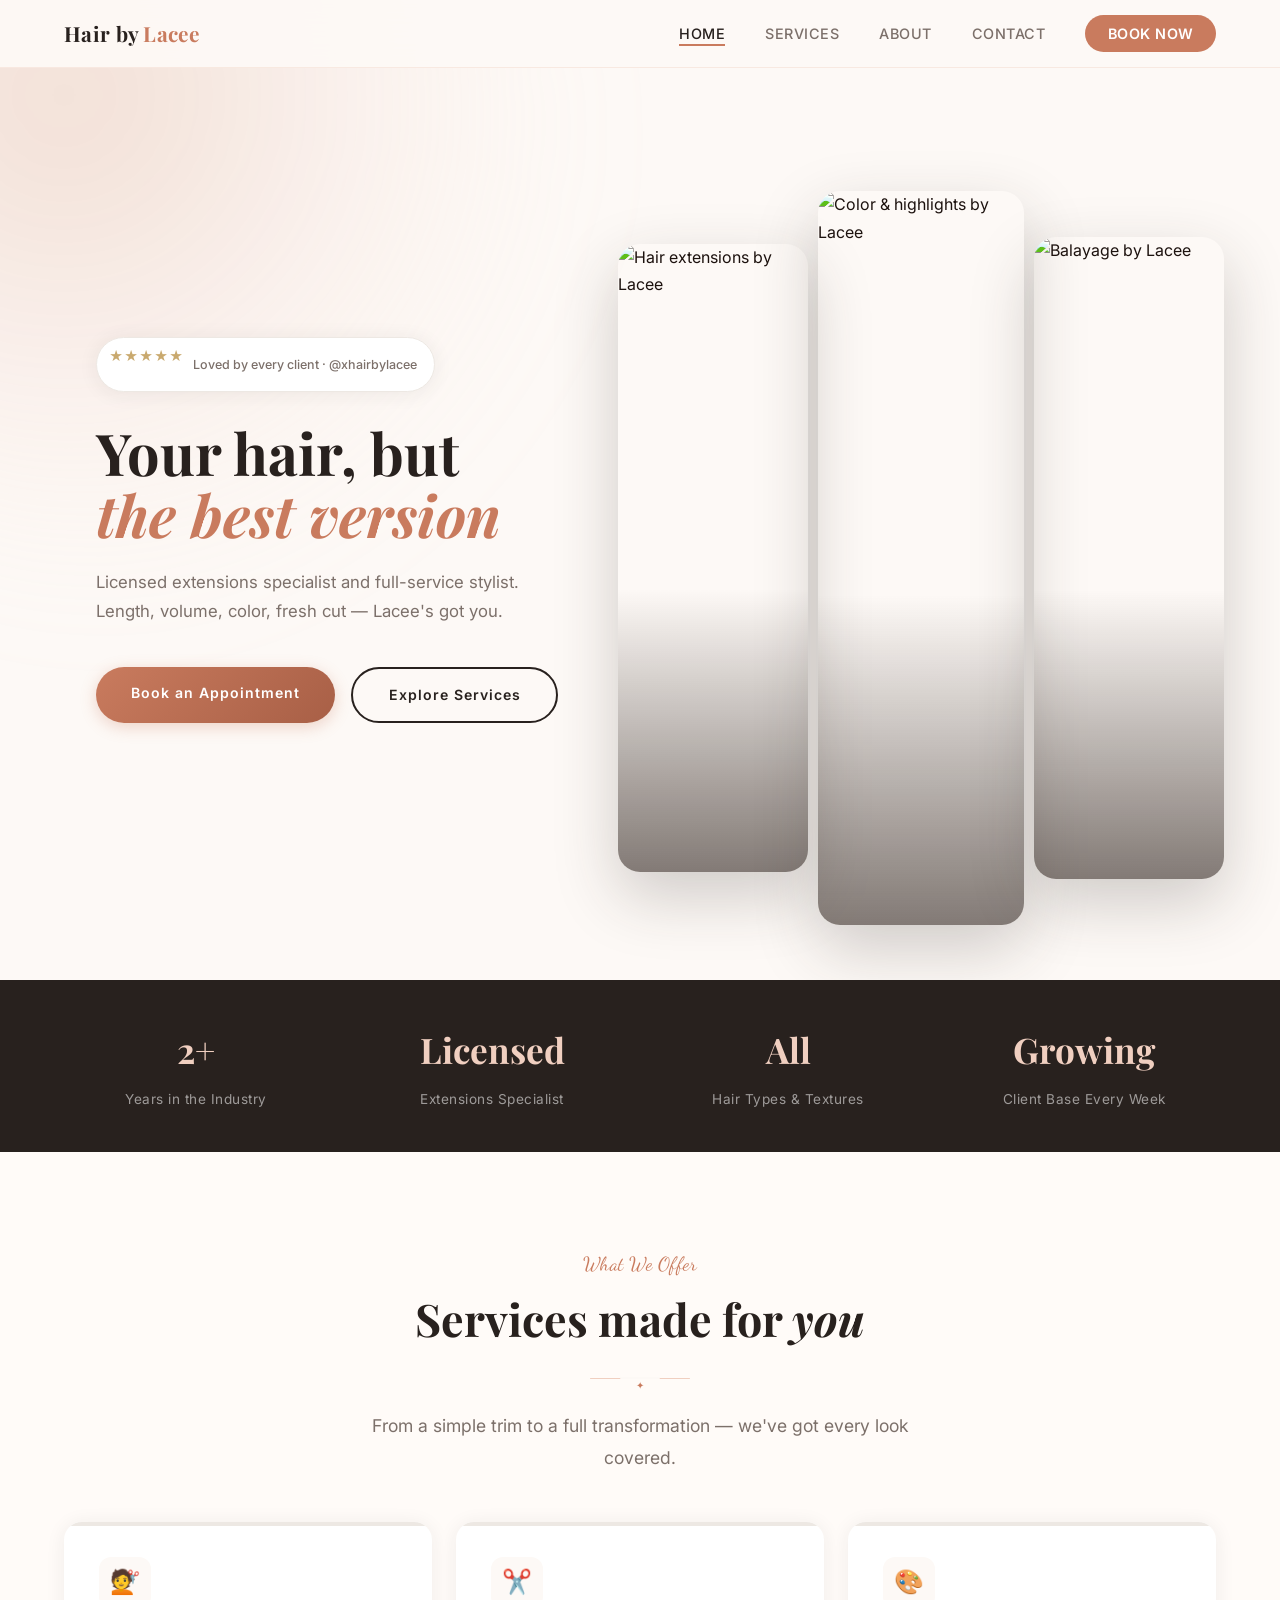
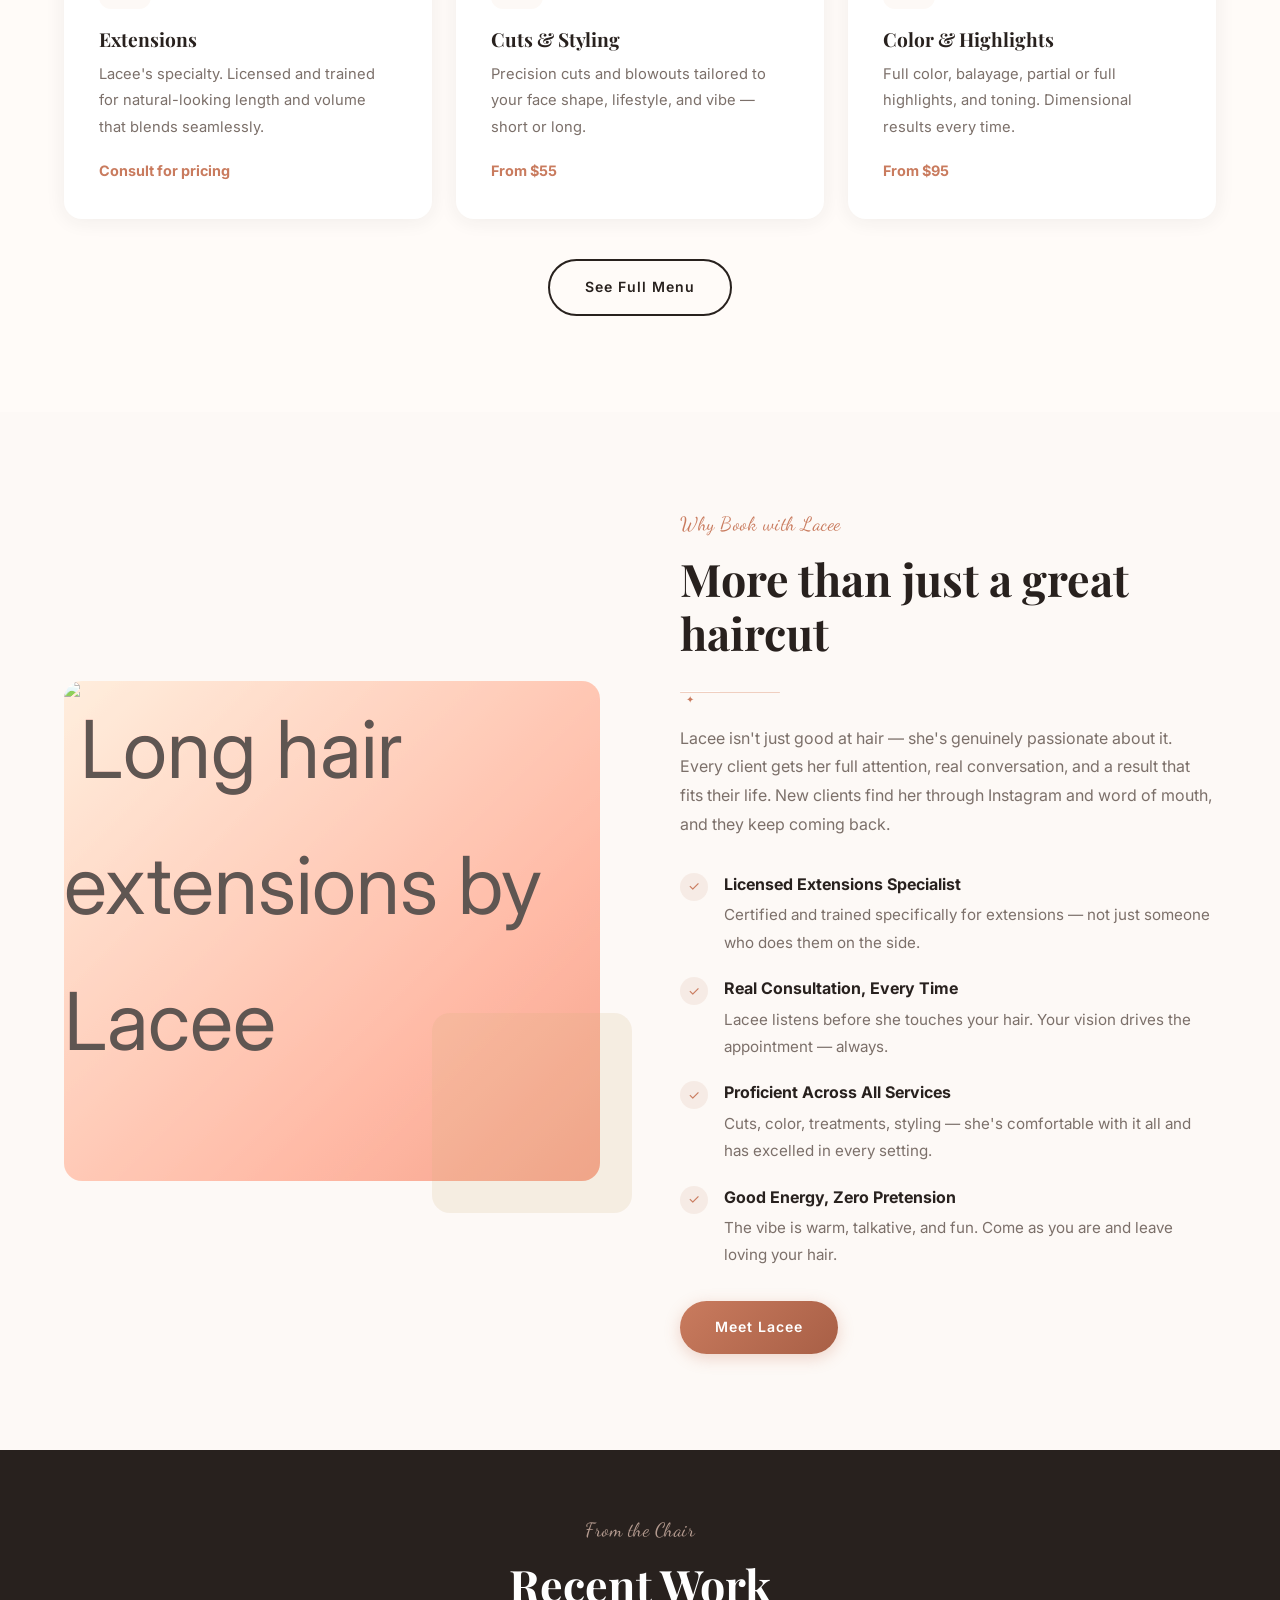
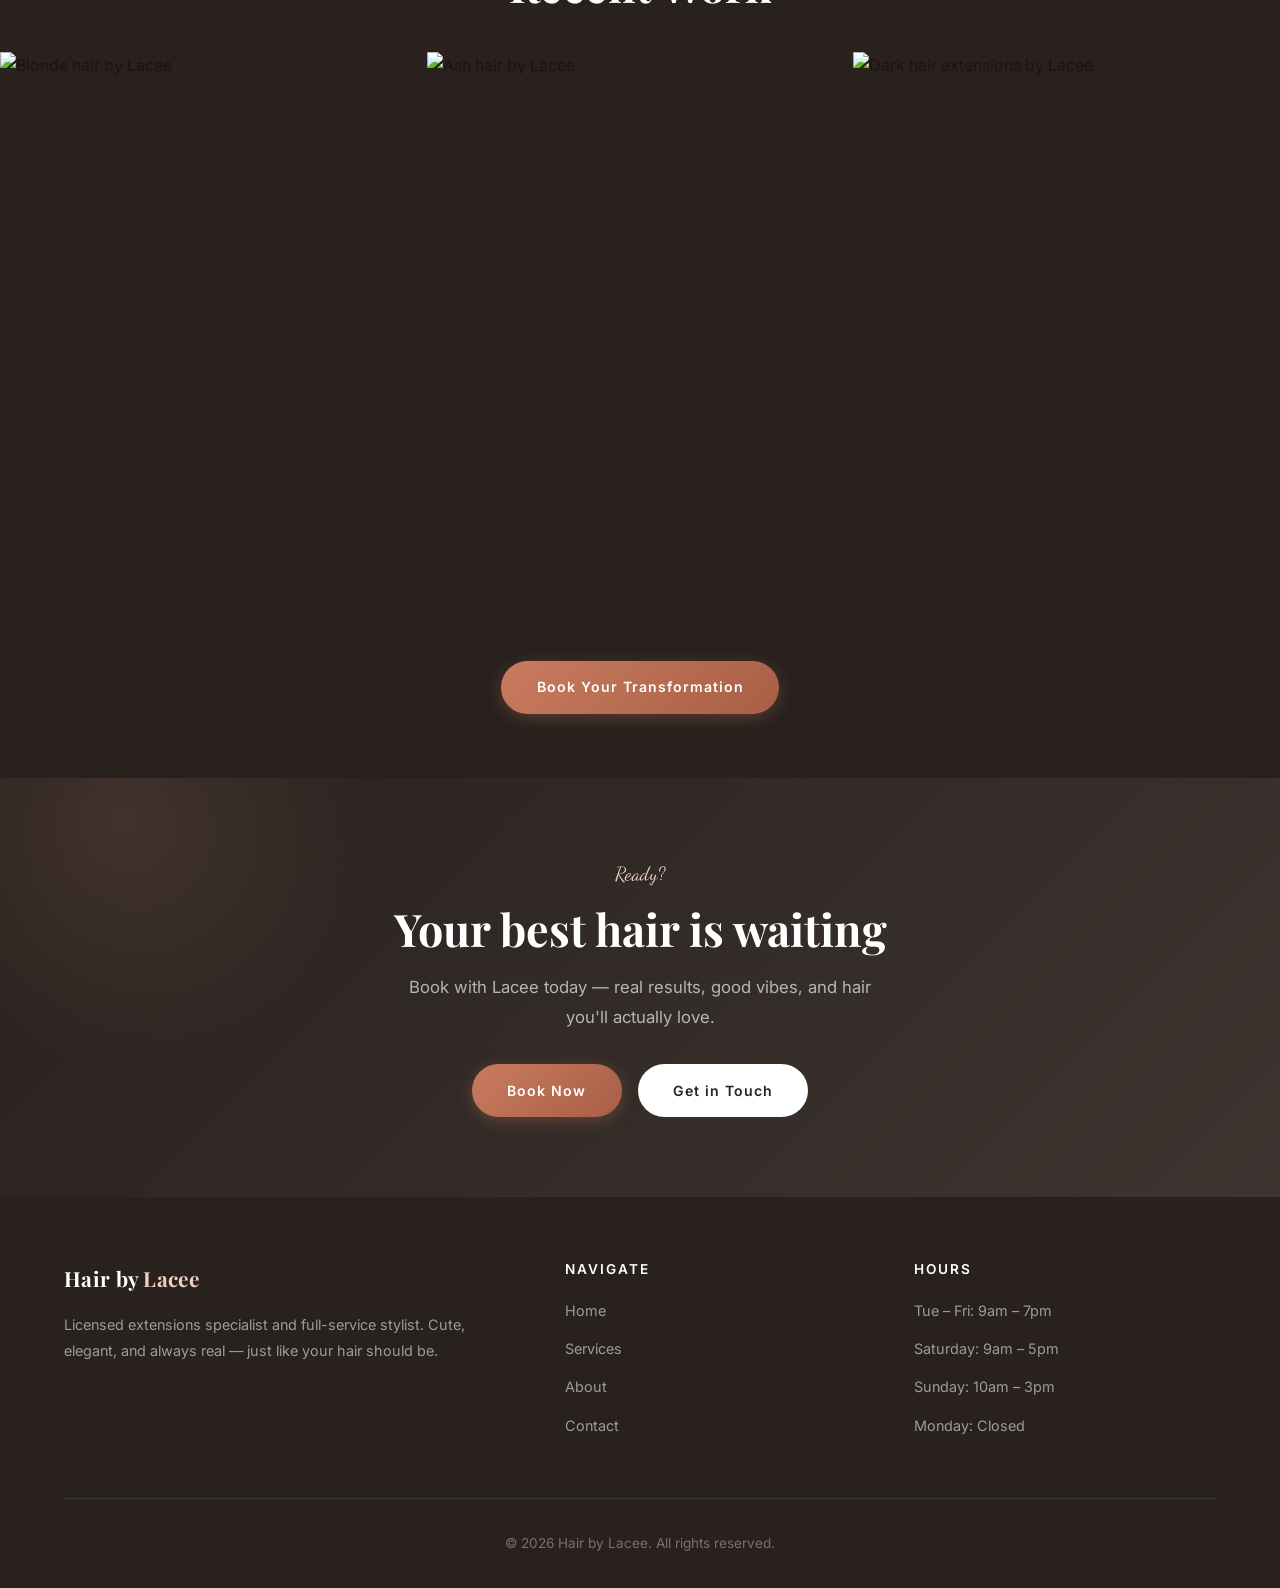
==== commit fb63e915: "Activate all photo img tags — remove placeholders site-wide Photos now load directly from images/ fo" ====
--- a/index.html
+++ b/index.html
@@ -724,41 +724,21 @@
       </div>
     </div>
 
-    <!-- PHOTO COLLAGE
-         To go live: replace each <div class="collage-placeholder">…</div>
-         with: <img src="images/photoX.jpg" class="collage-photo" alt="…" />
-         Run process-photos.html or process_photos.py first to crop & enhance.
-    -->
     <div class="hero-collage-wrap">
       <div class="hero-collage">
 
-        <!-- COL A (left, slightly low) — photo4: dark long waves from behind -->
         <div class="collage-col collage-col-a fade-in">
-          <!-- <img src="images/photo4.jpg" class="collage-photo" alt="Hair extensions by Lacee" /> -->
-          <div class="collage-placeholder">
-            <span>✂</span>
-            photo4.jpg
-          </div>
+          <img src="images/photo4.jpg" class="collage-photo" alt="Hair extensions by Lacee" />
           <span class="collage-label">Extensions</span>
         </div>
 
-        <!-- COL B (center, tallest) — photo9: pink highlights -->
         <div class="collage-col collage-col-b fade-in">
-          <!-- <img src="images/photo9.jpg" class="collage-photo" alt="Color & highlights by Lacee" /> -->
-          <div class="collage-placeholder">
-            <span>✂</span>
-            photo9.jpg
-          </div>
+          <img src="images/photo9.jpg" class="collage-photo" alt="Color & highlights by Lacee" />
           <span class="collage-label">Color</span>
         </div>
 
-        <!-- COL C (right, slightly high) — photo8: blonde wavy, sage jacket -->
         <div class="collage-col collage-col-c fade-in">
-          <!-- <img src="images/photo8.jpg" class="collage-photo" alt="Balayage by Lacee" /> -->
-          <div class="collage-placeholder">
-            <span>✂</span>
-            photo8.jpg
-          </div>
+          <img src="images/photo8.jpg" class="collage-photo" alt="Balayage by Lacee" />
           <span class="collage-label">Balayage</span>
         </div>
 
@@ -827,15 +807,10 @@
   <section class="section">
     <div class="why-grid">
       <div class="why-image-block">
-        <!-- photo7: long dark curly hair — most dramatic showcase shot -->
-        <!-- Replace placeholder with: <img src="images/photo7.jpg" ... /> once processed -->
-        <div class="why-img-main" style="background: linear-gradient(160deg, #2a1a14 0%, #1a0e0a 100%); color: rgba(255,255,255,0.15); font-size: 2rem;">
-          photo7.jpg
-        </div>
-        <!-- <img src="images/photo7.jpg" class="why-img-main"
+        <img src="images/photo7.jpg" class="why-img-main"
              style="object-fit:cover; border-radius: var(--radius);
                     filter: brightness(1.04) contrast(1.18) saturate(1.2) sepia(0.09) hue-rotate(-6deg);"
-             alt="Long hair extensions by Lacee" /> -->
+             alt="Long hair extensions by Lacee" />
         <div class="why-img-accent"></div>
       </div>
       <div>
@@ -890,30 +865,24 @@
     <!-- To go live: replace each .portfolio-ph div with an <img> tag -->
     <div class="portfolio-rail">
 
-      <!-- photo3: blonde girl, salon flower wall -->
       <div class="portfolio-item">
-        <!-- <img src="images/photo3.jpg" alt="Blonde hair by Lacee" /> -->
-        <div class="portfolio-ph"><span>✂</span>photo3.jpg</div>
+        <img src="images/photo3.jpg" alt="Blonde hair by Lacee" />
         <div class="portfolio-overlay">
           <div class="portfolio-item-tag">Cut & Style</div>
           <div class="portfolio-item-label">Blonde refresh</div>
         </div>
       </div>
 
-      <!-- photo6: silver/ash hair from behind -->
       <div class="portfolio-item">
-        <!-- <img src="images/photo6.jpg" alt="Ash hair by Lacee" /> -->
-        <div class="portfolio-ph"><span>✂</span>photo6.jpg</div>
+        <img src="images/photo6.jpg" alt="Ash hair by Lacee" />
         <div class="portfolio-overlay">
           <div class="portfolio-item-tag">Color</div>
           <div class="portfolio-item-label">Silver & ash toning</div>
         </div>
       </div>
 
-      <!-- photo10: dark brunette waves, flower wall -->
       <div class="portfolio-item">
-        <!-- <img src="images/photo10.jpg" alt="Dark hair extensions by Lacee" /> -->
-        <div class="portfolio-ph"><span>✂</span>photo10.jpg</div>
+        <img src="images/photo10.jpg" alt="Dark hair extensions by Lacee" />
         <div class="portfolio-overlay">
           <div class="portfolio-item-tag">Extensions</div>
           <div class="portfolio-item-label">Volume & length</div>
